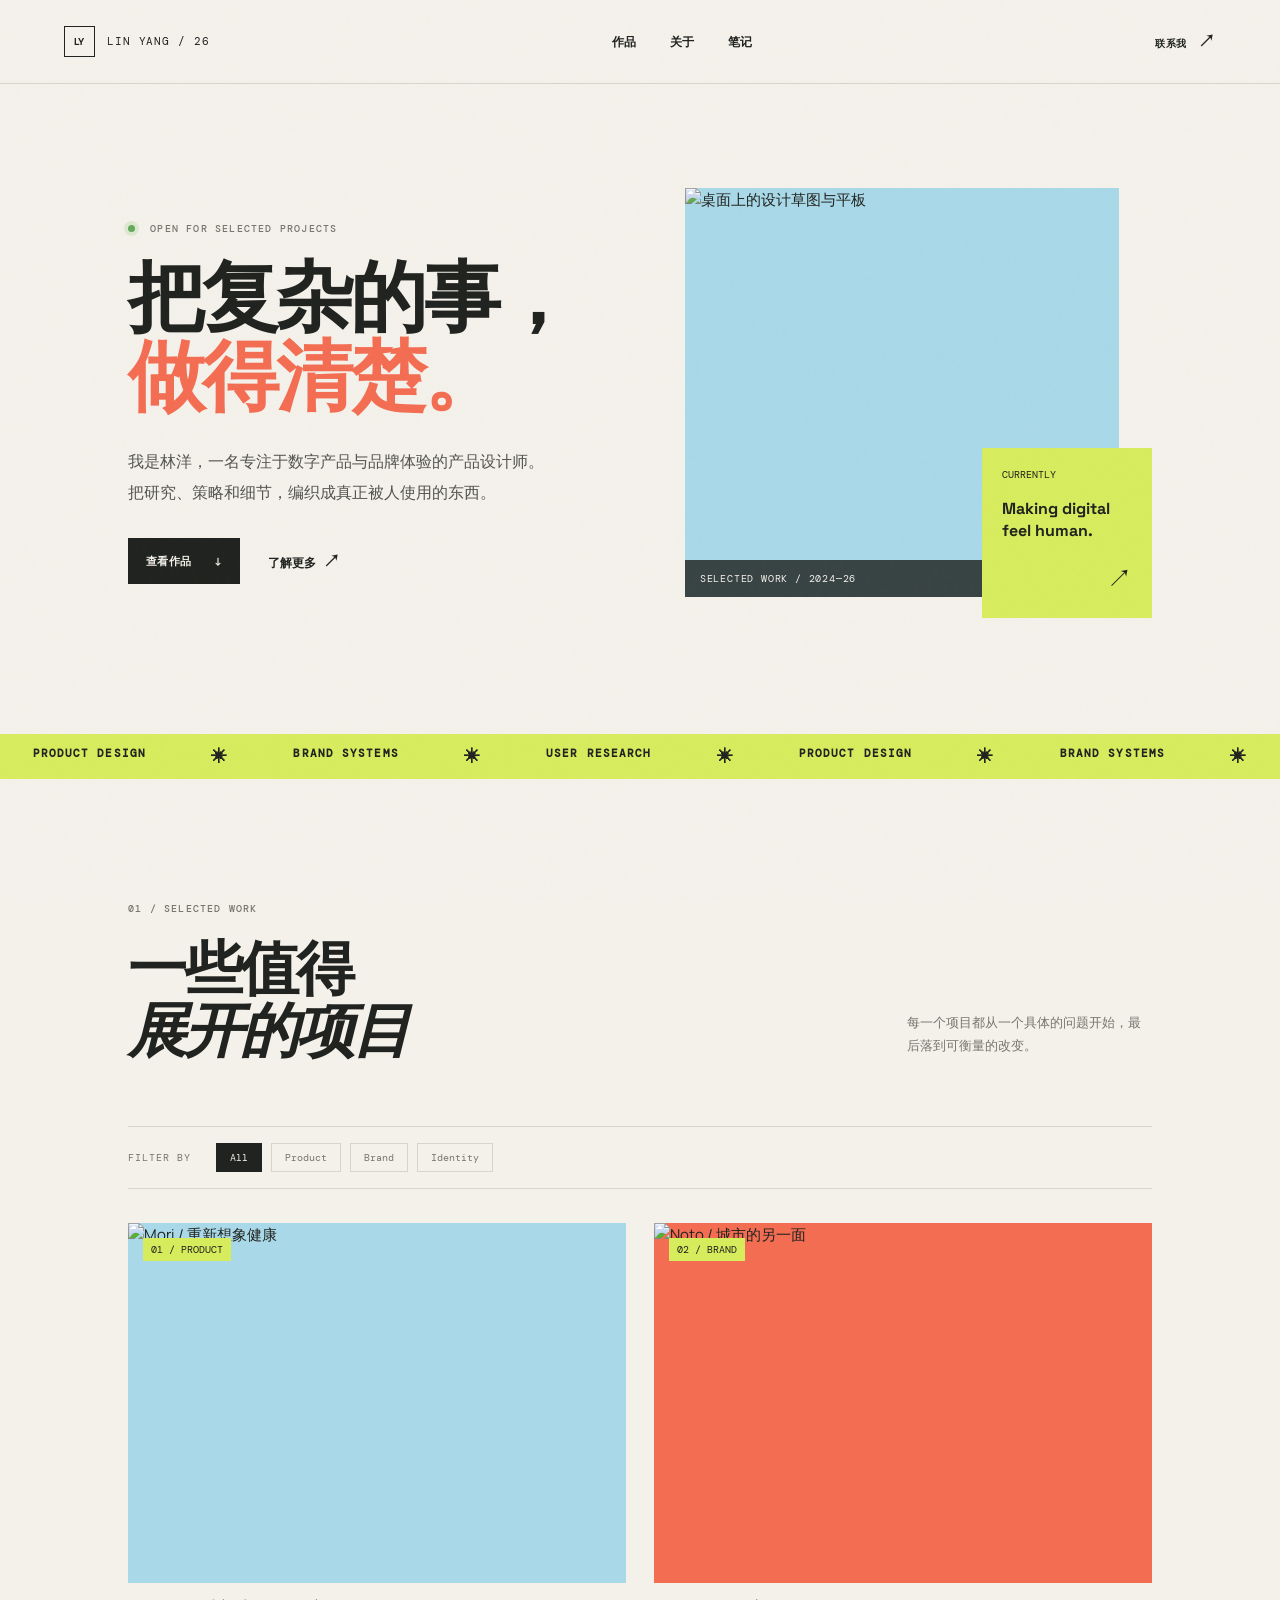
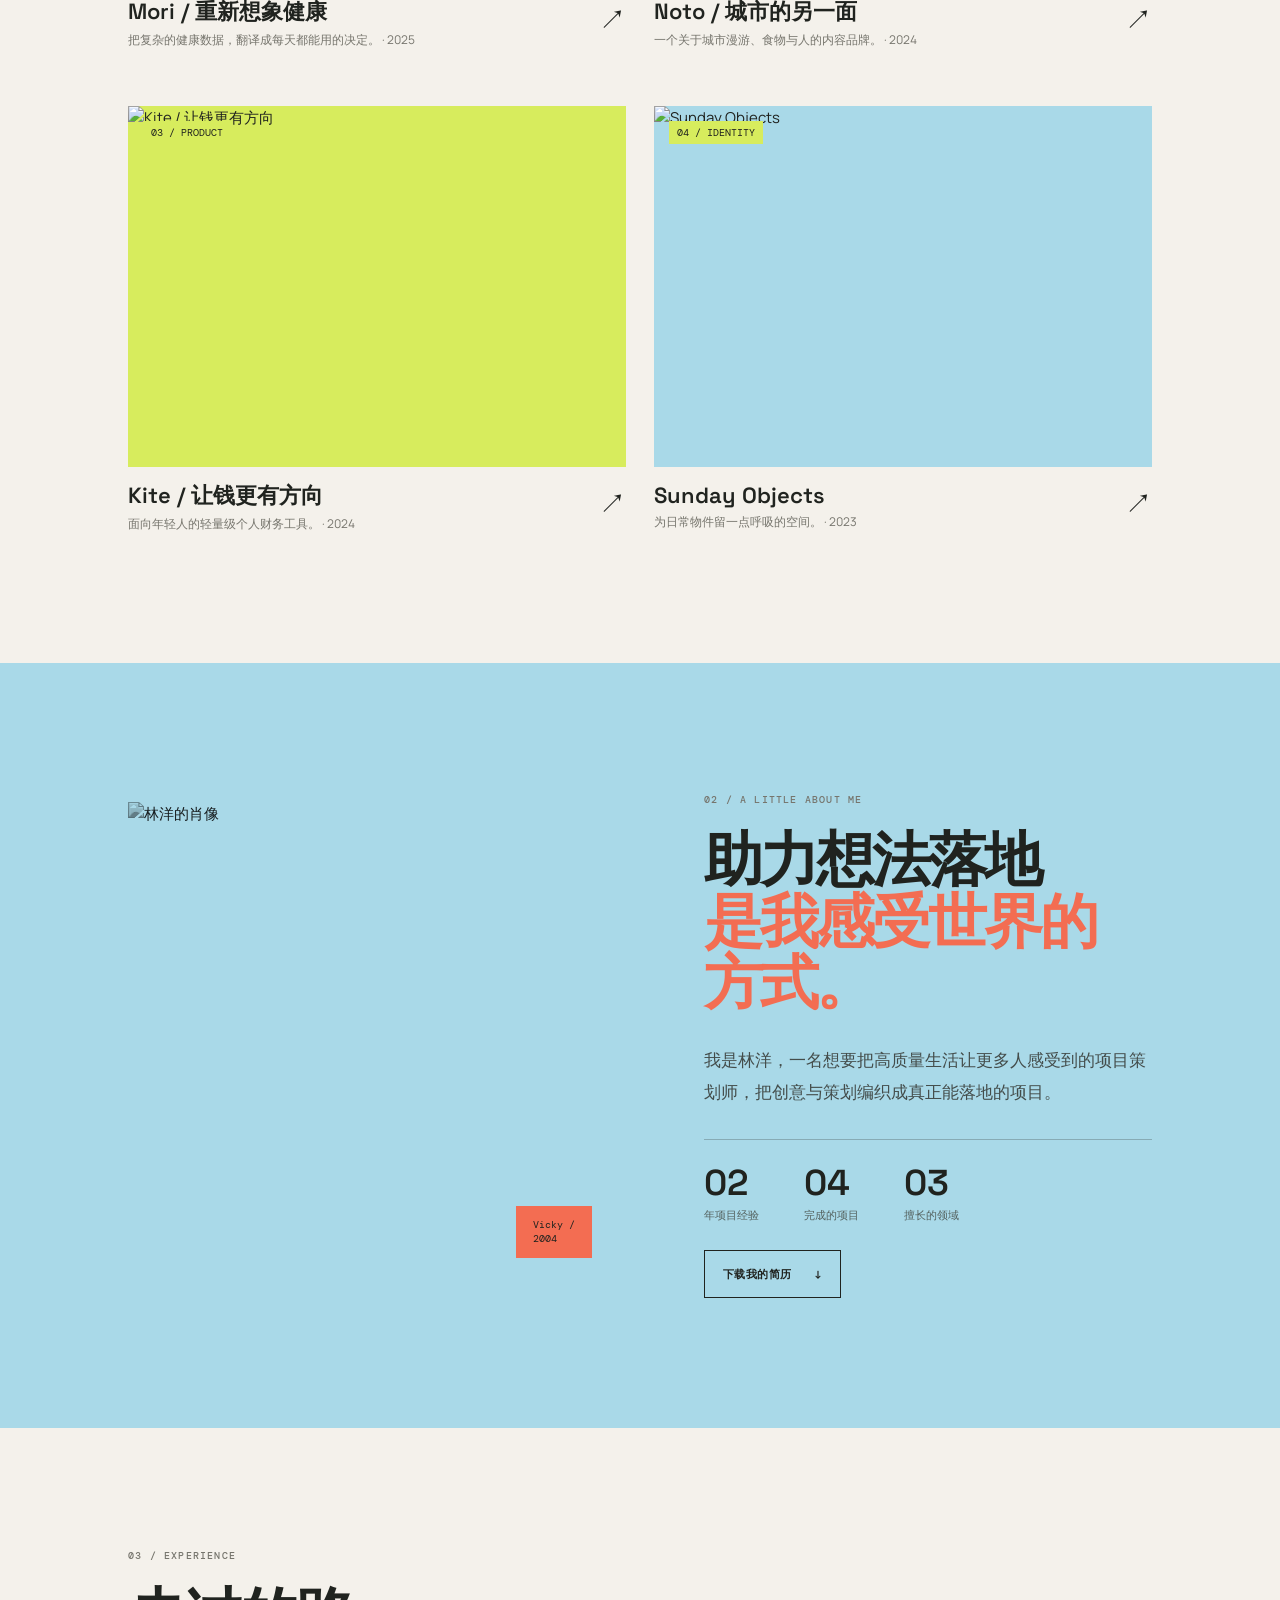
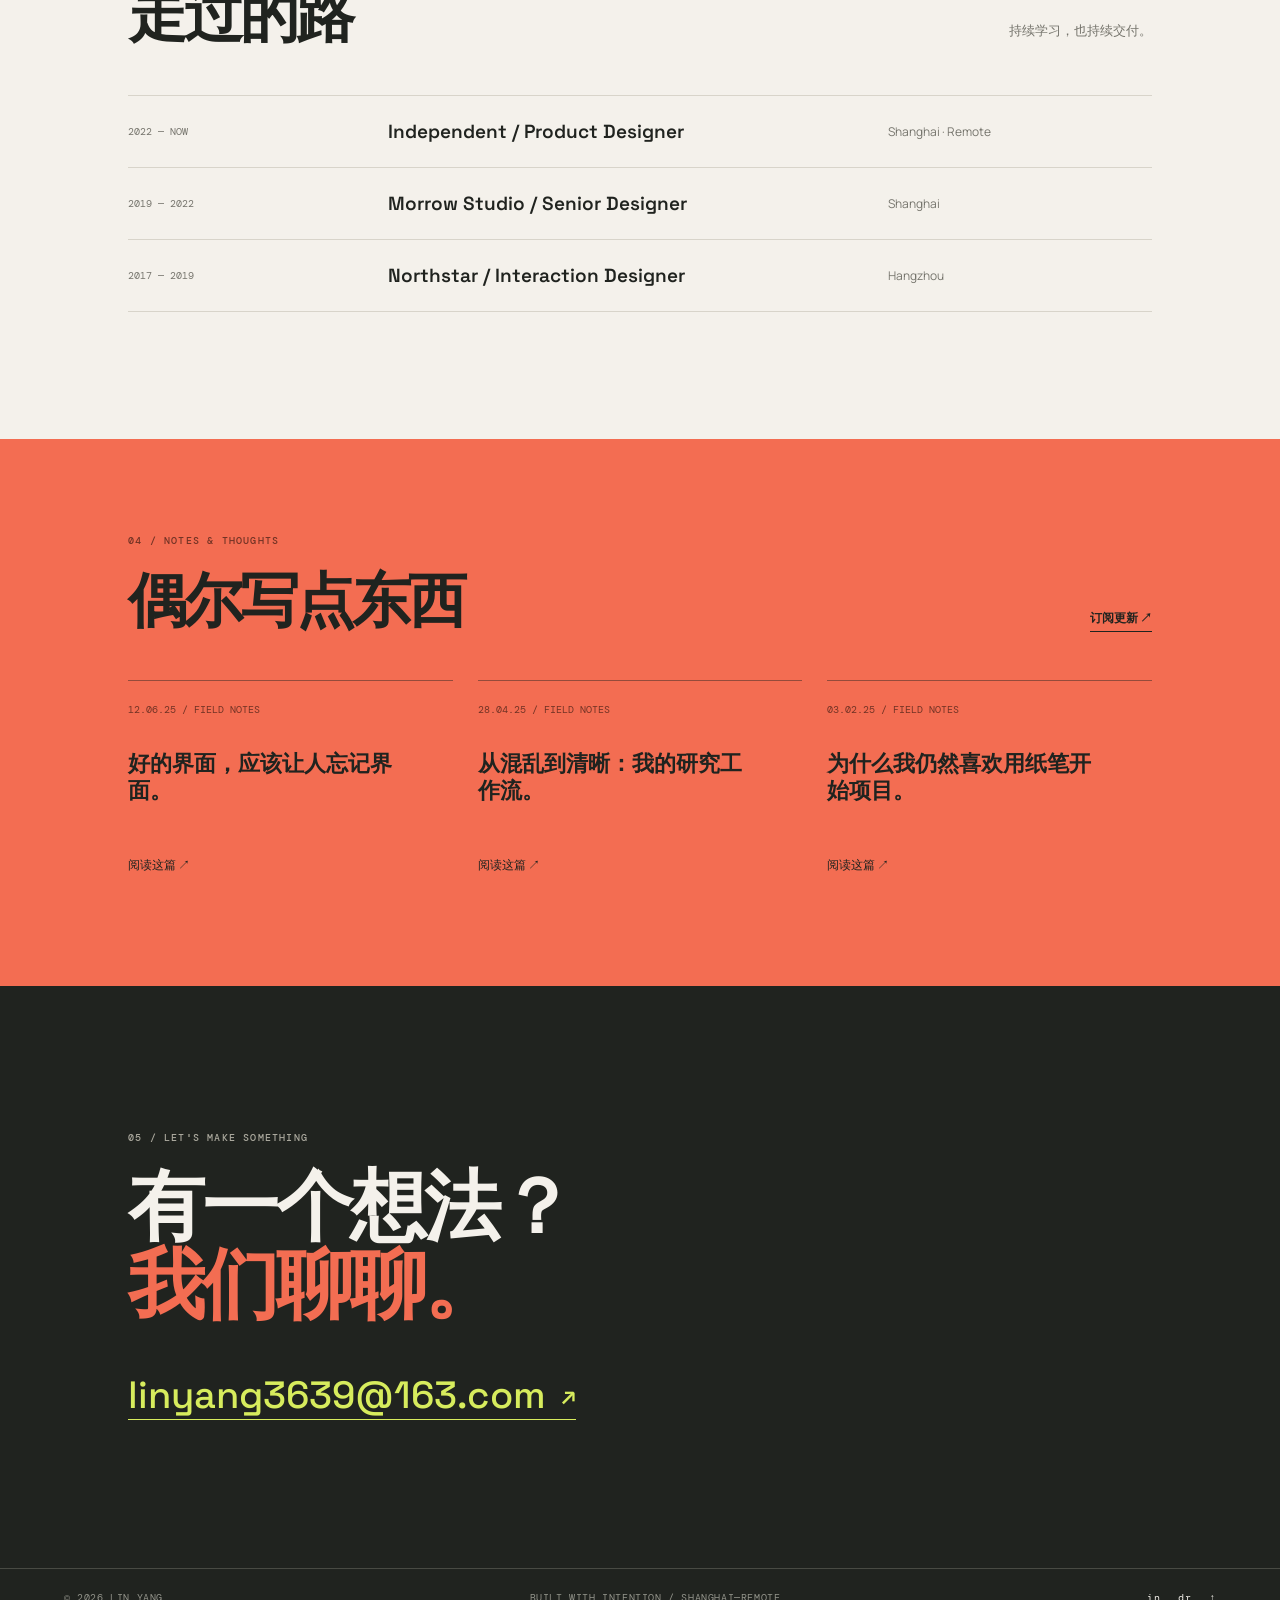
==== index.html @ 635657d3 "初始" ====
<!doctype html>
<html lang="zh-CN">
  <head>
    <meta charset="UTF-8" />
    <meta name="viewport" content="width=device-width, initial-scale=1.0" />
    <meta name="description" content="林洋 Lin Yang 的产品设计作品集与个人履历" />
    <title>林洋 Lin Yang — Product Designer</title>
    <link rel="preconnect" href="https://fonts.googleapis.com" />
    <link rel="preconnect" href="https://fonts.gstatic.com" crossorigin />
    <link href="https://fonts.googleapis.com/css2?family=DM+Mono:wght@400;500&family=Manrope:wght@400;500;600;700;800&family=Space+Grotesk:wght@500;600;700&display=swap" rel="stylesheet" />
    <link rel="stylesheet" href="styles.css" />
  </head>
  <body>
    <div class="noise" aria-hidden="true"></div>
    <header class="site-header">
      <a class="brand" href="#top" aria-label="回到顶部"><span class="brand-mark">LY</span><span>LIN YANG / 26</span></a>
      <nav class="main-nav" aria-label="主导航"><a href="#work">作品</a><a href="#about">关于</a><a href="#notes">笔记</a></nav>
      <a class="header-contact" href="mailto:linyang3639@163.com">联系我 <span>↗</span></a>
    </header>
    <main id="top">
      <section class="hero section-pad"><div class="hero-copy reveal"><p class="eyebrow"><span class="status-dot"></span> OPEN FOR SELECTED PROJECTS</p><h1>把复杂的事，<em>做得清楚。</em></h1><p class="hero-intro">我是林洋，一名专注于数字产品与品牌体验的产品设计师。把研究、策略和细节，编织成真正被人使用的东西。</p><div class="hero-actions"><a class="button button-dark" href="#work">查看作品 <span>↓</span></a><a class="text-link" href="#about">了解更多 <span>↗</span></a></div></div><div class="hero-visual reveal reveal-delay"><div class="hero-image-wrap"><img src="https://images.unsplash.com/photo-1558655146-d09347e92766?auto=format&fit=crop&w=1200&q=85" alt="桌面上的设计草图与平板" /><div class="image-caption"><span>SELECTED WORK / 2024—26</span><span>01—04</span></div></div><div class="floating-note"><span class="mono">CURRENTLY</span><strong>Making digital<br />feel human.</strong><span class="arrow">↗</span></div></div></section>
      <section class="marquee" aria-label="专业领域"><div class="marquee-track"><span>PRODUCT DESIGN</span><i>✳</i><span>BRAND SYSTEMS</span><i>✳</i><span>USER RESEARCH</span><i>✳</i><span>PRODUCT DESIGN</span><i>✳</i><span>BRAND SYSTEMS</span><i>✳</i></div></section>
      <section id="work" class="work-section section-pad"><div class="section-heading"><div><p class="eyebrow">01 / SELECTED WORK</p><h2>一些值得<br /><em>展开的项目</em></h2></div><p class="section-note">每一个项目都从一个具体的问题开始，最后落到可衡量的改变。</p></div><div class="filter-bar" role="toolbar" aria-label="筛选项目"><span class="filter-label">FILTER BY</span><div id="filters"></div></div><div id="project-grid" class="project-grid"></div></section>
      <section id="about" class="about-section section-pad"><div class="about-portrait"><img src="https://images.unsplash.com/photo-1544005313-94ddf0286df2?auto=format&fit=crop&w=900&q=85" alt="林洋的肖像" /><span class="portrait-label">Vicky /<br />2004</span></div><div class="about-copy"><p class="eyebrow">02 / A LITTLE ABOUT ME</p><h2>助力想法落地<br /><em>是我感受世界的方式。</em></h2><p class="about-lead">我是林洋，一名想要把高质量生活让更多人感受到的项目策划师，把创意与策划编织成真正能落地的项目。</p><div class="stats"><div><strong>02</strong><span>年项目经验</span></div><div><strong>04</strong><span>完成的项目</span></div><div><strong>03</strong><span>擅长的领域</span></div></div><a class="button button-outline" href="resume.txt" download="Lin-Yang-Resume.txt">下载我的简历 <span>↓</span></a></div></section>
      <section class="experience-section section-pad"><div class="section-heading compact"><div><p class="eyebrow">03 / EXPERIENCE</p><h2>走过的路</h2></div><p class="section-note">持续学习，也持续交付。</p></div><div id="experience-list" class="experience-list"></div></section>
      <section id="notes" class="notes-section section-pad"><div class="section-heading compact"><div><p class="eyebrow">04 / NOTES & THOUGHTS</p><h2>偶尔写点东西</h2></div><a class="text-link" href="mailto:linyang3639@163.com?subject=订阅林洋的笔记">订阅更新 ↗</a></div><div id="notes-grid" class="notes-grid"></div></section>
      <section class="contact-section section-pad"><p class="eyebrow">05 / LET'S MAKE SOMETHING</p><h2>有一个想法？<br /><em>我们聊聊。</em></h2><a class="contact-email" href="mailto:linyang3639@163.com">linyang3639@163.com <span>↗</span></a></section>
    </main>
    <footer class="site-footer"><span>© 2026 LIN YANG</span><span>BUILT WITH INTENTION / SHANGHAI—REMOTE</span><div><a href="https://www.linkedin.com" aria-label="LinkedIn">in</a><a href="https://dribbble.com" aria-label="Dribbble">dr</a><a href="#top" aria-label="返回顶部">↑</a></div></footer>
    <dialog id="project-dialog"><button class="dialog-close" aria-label="关闭">×</button><div id="dialog-content"></div></dialog>
    <script src="script.js"></script>
  </body>
</html>
---- styles.css ----
:root{--ink:#20231f;--paper:#f4f1eb;--muted:#76756d;--line:#d8d4ca;--lime:#d7ec5d;--coral:#f36d52;--blue:#a9d9e8;--display:'Space Grotesk',sans-serif;--body:'Manrope',sans-serif;--mono:'DM Mono',monospace}*{box-sizing:border-box}html{scroll-behavior:smooth}body{margin:0;background:var(--paper);color:var(--ink);font-family:var(--body);font-size:15px;line-height:1.6}.noise{position:fixed;inset:0;pointer-events:none;opacity:.045;z-index:10;background-image:url("data:image/svg+xml,%3Csvg viewBox='0 0 180 180' xmlns='http://www.w3.org/2000/svg'%3E%3Cfilter id='n'%3E%3CfeTurbulence type='fractalNoise' baseFrequency='.9' numOctaves='4' stitchTiles='stitch'/%3E%3C/filter%3E%3Crect width='100%25' height='100%25' filter='url(%23n)' opacity='.35'/%3E%3C/svg%3E")}.site-header{height:84px;padding:0 5vw;display:flex;align-items:center;justify-content:space-between;border-bottom:1px solid var(--line);position:relative;z-index:2}.brand{display:flex;align-items:center;gap:12px;color:var(--ink);font-family:var(--mono);font-size:11px;letter-spacing:.08em;text-decoration:none}.brand-mark{display:grid;place-items:center;width:31px;height:31px;border:1px solid var(--ink);font-family:var(--display);font-weight:700;font-size:10px}.main-nav{display:flex;gap:34px}.main-nav a,.header-contact,.text-link{color:var(--ink);text-decoration:none;font-size:12px;font-weight:700}.main-nav a:hover,.text-link:hover,.header-contact:hover{color:var(--coral)}.header-contact{font-family:var(--mono);font-size:10px;letter-spacing:.06em}.header-contact span,.text-link span{font-size:17px;margin-left:5px}.section-pad{padding-left:10vw;padding-right:10vw}.hero{min-height:650px;padding-top:96px;padding-bottom:108px;display:grid;grid-template-columns:1fr 1fr;gap:7vw;align-items:center}.eyebrow{font:500 10px var(--mono);letter-spacing:.12em;color:var(--muted);margin:0 0 23px}.status-dot{display:inline-block;width:7px;height:7px;background:#64a85d;border-radius:50%;margin-right:8px;box-shadow:0 0 0 4px #dce9cf}.hero h1,.contact-section h2{font:600 clamp(46px,6vw,84px)/1.02 var(--display);letter-spacing:-.04em;margin:0;max-width:650px}.hero h1 em,.about-copy h2 em,.contact-section h2 em{font-style:normal;color:var(--coral)}.hero-intro{font-size:16px;line-height:1.9;color:#54554f;max-width:420px;margin:31px 0}.hero-actions{display:flex;align-items:center;gap:28px}.button{display:inline-flex;align-items:center;gap:22px;padding:14px 18px;text-decoration:none;font-size:11px;font-weight:800;letter-spacing:.04em;transition:transform .2s,background .2s}.button:hover{transform:translateY(-3px)}.button-dark{background:var(--ink);color:var(--paper)}.button-outline{border:1px solid var(--ink);color:var(--ink);margin-top:27px}.button-outline:hover{background:var(--ink);color:var(--paper)}.hero-visual{position:relative;min-height:430px}.hero-image-wrap{position:absolute;inset:0 7% 5% 0;overflow:hidden;background:var(--blue)}.hero-image-wrap img{height:100%;width:100%;object-fit:cover;filter:saturate(.75)}.image-caption{position:absolute;bottom:0;left:0;right:0;padding:12px 15px;display:flex;justify-content:space-between;background:rgba(32,35,31,.82);color:var(--paper);font:10px var(--mono);letter-spacing:.08em}.floating-note{position:absolute;right:0;bottom:0;background:var(--lime);width:170px;height:170px;padding:20px;display:flex;flex-direction:column;justify-content:space-between}.floating-note .mono{font:10px var(--mono)}.floating-note strong{font:700 16px/1.35 var(--display)}.floating-note .arrow{font-size:25px;align-self:flex-end}.marquee{overflow:hidden;background:var(--lime);padding:12px 0;white-space:nowrap}.marquee-track{display:flex;justify-content:space-around;min-width:1250px;font:600 11px var(--mono);letter-spacing:.1em}.marquee i{font-style:normal;font-size:16px}.work-section{padding-top:123px;padding-bottom:130px}.section-heading{display:flex;justify-content:space-between;align-items:end;margin-bottom:64px}.section-heading h2,.about-copy h2{font:600 clamp(35px,4.6vw,62px)/1.05 var(--display);letter-spacing:-.05em;margin:0}.section-note{color:var(--muted);max-width:245px;font-size:13px;line-height:1.8;margin:0 0 4px}.filter-bar{display:flex;align-items:center;gap:25px;border-top:1px solid var(--line);border-bottom:1px solid var(--line);padding:16px 0;margin-bottom:34px}.filter-label{font:10px var(--mono);color:var(--muted);letter-spacing:.1em}#filters{display:flex;gap:9px;flex-wrap:wrap}.filter-button{border:1px solid var(--line);background:transparent;padding:7px 13px;color:var(--muted);font:10px var(--mono);cursor:pointer}.filter-button.active,.filter-button:hover{background:var(--ink);border-color:var(--ink);color:var(--paper)}.project-grid{display:grid;grid-template-columns:repeat(2,1fr);gap:56px 28px}.project-card{cursor:pointer}.project-thumb{aspect-ratio:1.38;overflow:hidden;position:relative;background:var(--blue)}.project-thumb img{width:100%;height:100%;object-fit:cover;transition:transform .6s}.project-card:hover .project-thumb img{transform:scale(1.04)}.project-number{position:absolute;top:15px;left:15px;background:var(--lime);padding:5px 8px;font:10px var(--mono)}.project-info{display:flex;justify-content:space-between;gap:20px;padding-top:14px}.project-info h3{font:600 22px var(--display);margin:0 0 3px}.project-info p{font-size:12px;color:var(--muted);margin:0}.project-info .arrow{font-size:27px}.about-section{background:var(--blue);padding-top:130px;padding-bottom:130px;display:grid;grid-template-columns:1fr 1fr;gap:10vw;align-items:center}.about-portrait{position:relative;max-width:430px}.about-portrait img{display:block;width:100%;aspect-ratio:1/1.13;object-fit:cover;filter:grayscale(1);mix-blend-mode:multiply}.portrait-label{position:absolute;right:-34px;bottom:30px;background:var(--coral);padding:12px 17px;font:10px/1.4 var(--mono)}.about-lead{max-width:470px;font-size:17px;line-height:1.9;margin:30px 0;color:#444d4b}.stats{display:flex;gap:45px;border-top:1px solid rgba(32,35,31,.25);padding-top:20px}.stats div{display:flex;flex-direction:column}.stats strong{font:600 36px var(--display)}.stats span{font-size:11px;color:#53605d}.experience-section{padding-top:121px;padding-bottom:127px}.section-heading.compact{margin-bottom:48px}.experience-list{border-top:1px solid var(--line)}.experience-row{display:grid;grid-template-columns:1fr 2fr 1.1fr;gap:20px;padding:23px 0;border-bottom:1px solid var(--line);align-items:center}.experience-row .period{font:10px var(--mono);color:var(--muted)}.experience-row h3{font:600 19px var(--display);margin:0}.experience-row p{margin:0;color:var(--muted);font-size:12px}.notes-section{background:var(--coral);padding-top:95px;padding-bottom:110px}.notes-section .eyebrow,.notes-section .section-note{color:#723325}.notes-section .text-link{border-bottom:1px solid currentColor;padding-bottom:3px}.notes-grid{display:grid;grid-template-columns:repeat(3,1fr);gap:25px}.note-card{border-top:1px solid rgba(32,35,31,.45);padding-top:15px}.note-card .note-meta{font:10px var(--mono);color:#723325}.note-card h3{font:600 22px/1.25 var(--display);margin:30px 0 47px;max-width:270px}.note-card a{font-size:12px;color:var(--ink);text-decoration:none}.contact-section{padding-top:145px;padding-bottom:148px;background:var(--ink);color:var(--paper)}.contact-section .eyebrow{color:#aaa89d}.contact-email{display:inline-flex;align-items:center;gap:15px;color:var(--lime);font:500 clamp(21px,3vw,38px) var(--display);text-decoration:none;border-bottom:1px solid var(--lime);margin-top:48px}.contact-email span{font-size:25px}.site-footer{padding:22px 5vw;background:var(--ink);border-top:1px solid #484a43;display:flex;justify-content:space-between;color:#92938a;font:10px var(--mono);letter-spacing:.06em}.site-footer div{display:flex;gap:18px}.site-footer a{color:var(--paper);text-decoration:none}.reveal{animation:rise .8s ease both}.reveal-delay{animation-delay:.16s}@keyframes rise{from{opacity:0;transform:translateY(18px)}to{opacity:1;transform:none}}dialog{border:0;padding:0;max-width:720px;width:90%;background:var(--paper);color:var(--ink);box-shadow:0 20px 80px rgba(0,0,0,.25)}dialog::backdrop{background:rgba(32,35,31,.75)}.dialog-close{position:absolute;right:15px;top:10px;border:0;background:var(--lime);font-size:25px;width:38px;height:38px;cursor:pointer}.dialog-body{padding:42px}.dialog-body img{width:100%;aspect-ratio:2/1;object-fit:cover}.dialog-body .eyebrow{margin-top:25px}.dialog-body h2{font:600 40px var(--display);margin:0}.dialog-body p{color:var(--muted);line-height:1.8}
@media(max-width:760px){.site-header{height:70px;padding:0 6vw}.main-nav{display:none}.header-contact{font-size:9px}.section-pad{padding-left:6vw;padding-right:6vw}.hero{display:block;padding-top:68px;padding-bottom:80px;min-height:0}.hero h1{font-size:48px}.hero-intro{font-size:14px}.hero-visual{min-height:390px;margin-top:57px}.floating-note{width:145px;height:145px}.work-section,.experience-section{padding-top:78px;padding-bottom:80px}.section-heading{display:block;margin-bottom:38px}.section-note{margin-top:22px}.project-grid{grid-template-columns:1fr;gap:42px}.project-info h3{font-size:19px}.about-section{display:block;padding-top:80px;padding-bottom:80px}.about-portrait{margin:0 auto 70px;max-width:86%}.portrait-label{right:-12px}.about-lead{font-size:15px}.stats{gap:20px}.stats strong{font-size:29px}.experience-row{grid-template-columns:1fr 1.7fr;gap:8px 20px}.experience-row p{grid-column:2}.notes-section{padding-top:75px;padding-bottom:78px}.notes-grid{grid-template-columns:1fr;gap:36px}.note-card h3{margin:19px 0 24px}.contact-section{padding-top:90px;padding-bottom:95px}.contact-section h2{font-size:47px}.site-footer{padding:20px 6vw;flex-wrap:wrap;gap:14px}.site-footer>span:nth-child(2){order:3;width:100%}}
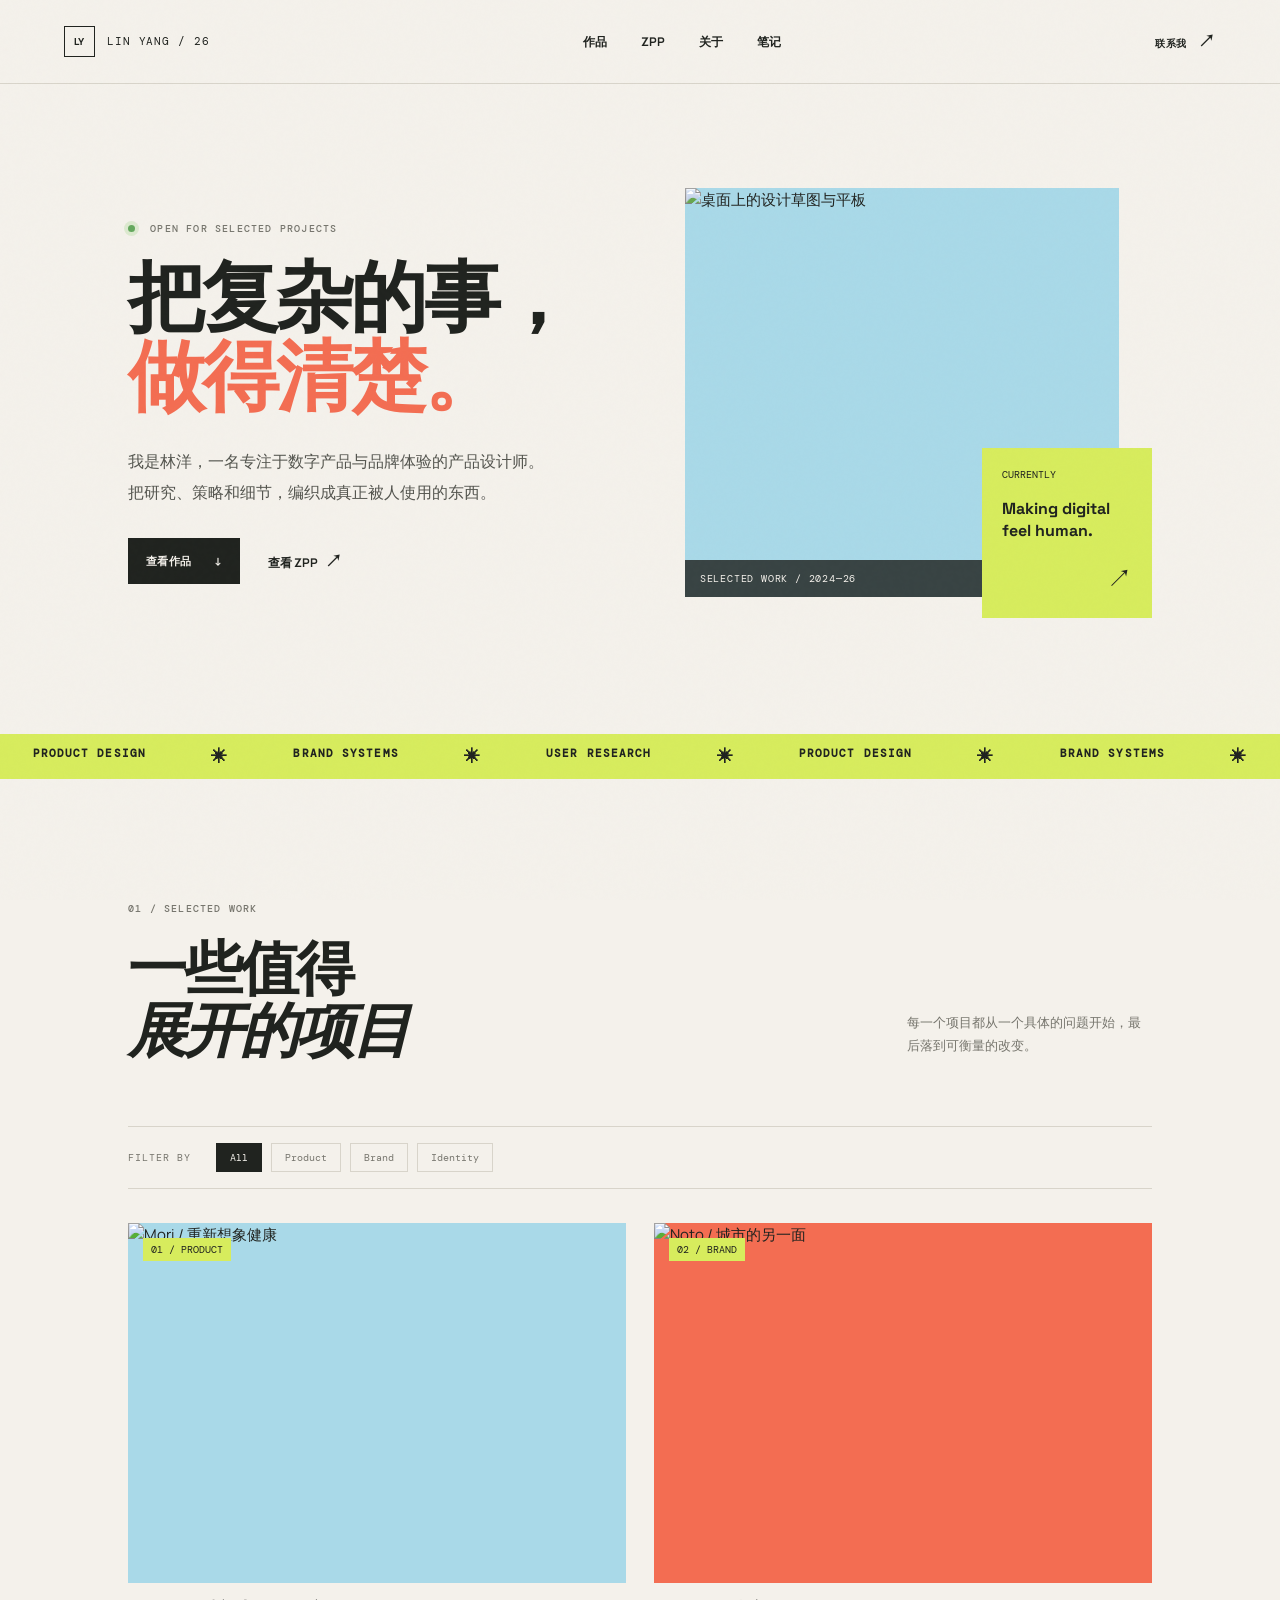
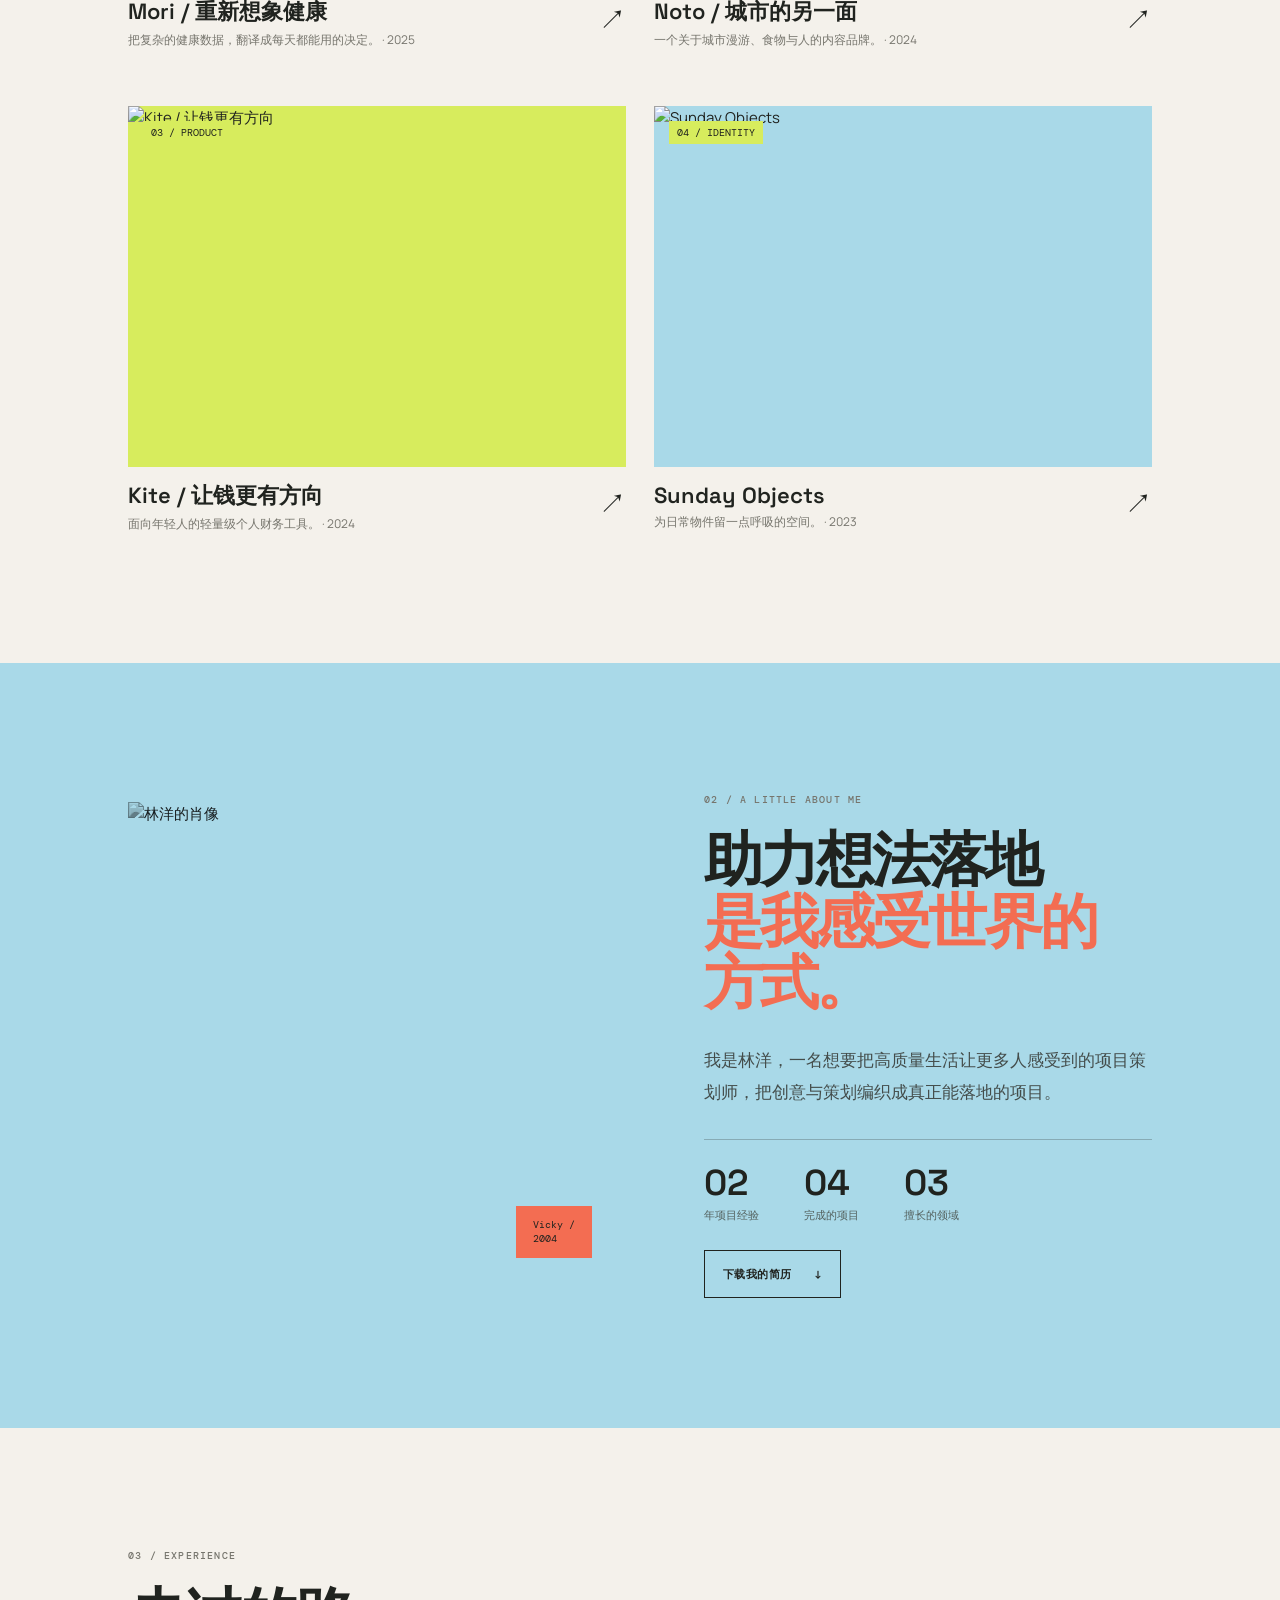
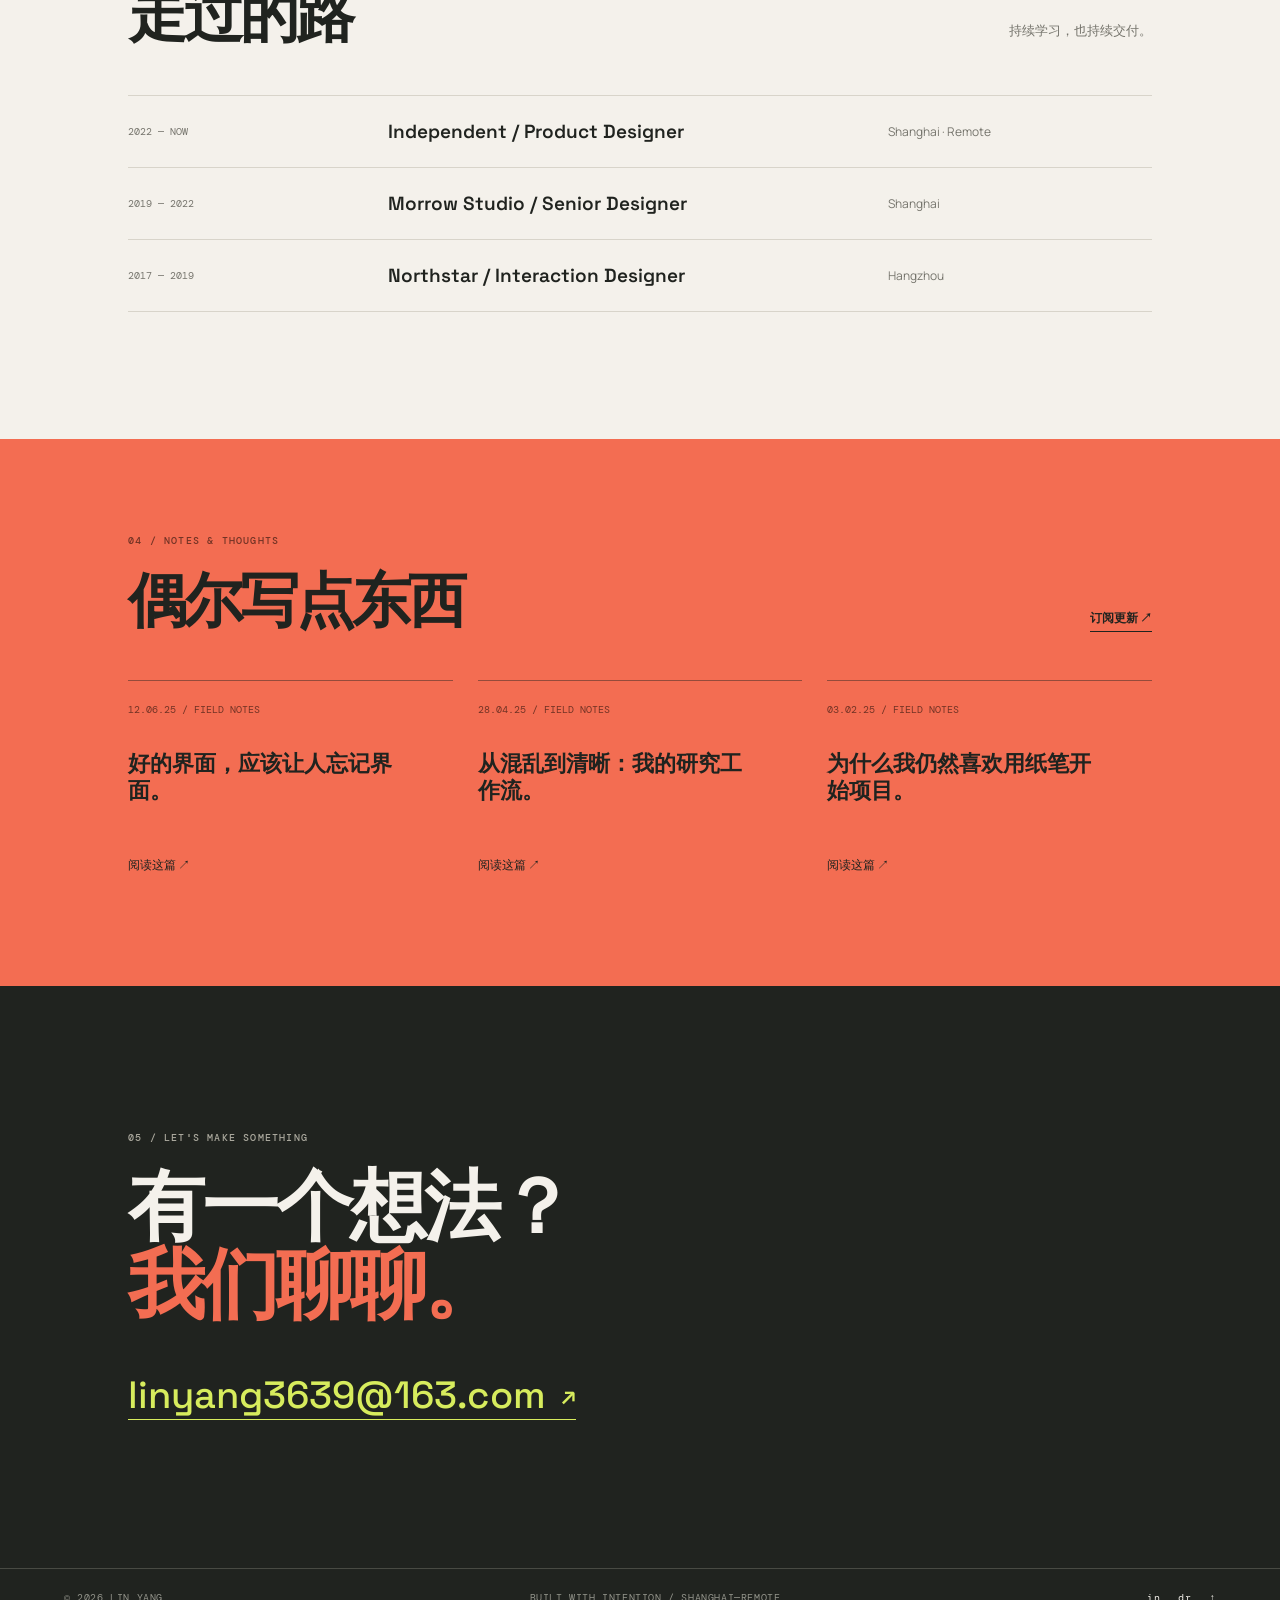
==== commit f8dc2ab8: "优化" ====
--- a/index.html
+++ b/index.html
@@ -14,11 +14,11 @@
     <div class="noise" aria-hidden="true"></div>
     <header class="site-header">
       <a class="brand" href="#top" aria-label="回到顶部"><span class="brand-mark">LY</span><span>LIN YANG / 26</span></a>
-      <nav class="main-nav" aria-label="主导航"><a href="#work">作品</a><a href="#about">关于</a><a href="#notes">笔记</a></nav>
+      <nav class="main-nav" aria-label="主导航"><a href="#work">作品</a><a href="zpp.html">ZPP</a><a href="#about">关于</a><a href="#notes">笔记</a></nav>
       <a class="header-contact" href="mailto:linyang3639@163.com">联系我 <span>↗</span></a>
     </header>
     <main id="top">
-      <section class="hero section-pad"><div class="hero-copy reveal"><p class="eyebrow"><span class="status-dot"></span> OPEN FOR SELECTED PROJECTS</p><h1>把复杂的事，<em>做得清楚。</em></h1><p class="hero-intro">我是林洋，一名专注于数字产品与品牌体验的产品设计师。把研究、策略和细节，编织成真正被人使用的东西。</p><div class="hero-actions"><a class="button button-dark" href="#work">查看作品 <span>↓</span></a><a class="text-link" href="#about">了解更多 <span>↗</span></a></div></div><div class="hero-visual reveal reveal-delay"><div class="hero-image-wrap"><img src="https://images.unsplash.com/photo-1558655146-d09347e92766?auto=format&fit=crop&w=1200&q=85" alt="桌面上的设计草图与平板" /><div class="image-caption"><span>SELECTED WORK / 2024—26</span><span>01—04</span></div></div><div class="floating-note"><span class="mono">CURRENTLY</span><strong>Making digital<br />feel human.</strong><span class="arrow">↗</span></div></div></section>
+      <section class="hero section-pad"><div class="hero-copy reveal"><p class="eyebrow"><span class="status-dot"></span> OPEN FOR SELECTED PROJECTS</p><h1>把复杂的事，<em>做得清楚。</em></h1><p class="hero-intro">我是林洋，一名专注于数字产品与品牌体验的产品设计师。把研究、策略和细节，编织成真正被人使用的东西。</p><div class="hero-actions"><a class="button button-dark" href="#work">查看作品 <span>↓</span></a><a class="text-link" href="zpp.html">查看 ZPP <span>↗</span></a></div></div><div class="hero-visual reveal reveal-delay"><div class="hero-image-wrap"><img src="https://images.unsplash.com/photo-1558655146-d09347e92766?auto=format&fit=crop&w=1200&q=85" alt="桌面上的设计草图与平板" /><div class="image-caption"><span>SELECTED WORK / 2024—26</span><span>01—04</span></div></div><div class="floating-note"><span class="mono">CURRENTLY</span><strong>Making digital<br />feel human.</strong><span class="arrow">↗</span></div></div></section>
       <section class="marquee" aria-label="专业领域"><div class="marquee-track"><span>PRODUCT DESIGN</span><i>✳</i><span>BRAND SYSTEMS</span><i>✳</i><span>USER RESEARCH</span><i>✳</i><span>PRODUCT DESIGN</span><i>✳</i><span>BRAND SYSTEMS</span><i>✳</i></div></section>
       <section id="work" class="work-section section-pad"><div class="section-heading"><div><p class="eyebrow">01 / SELECTED WORK</p><h2>一些值得<br /><em>展开的项目</em></h2></div><p class="section-note">每一个项目都从一个具体的问题开始，最后落到可衡量的改变。</p></div><div class="filter-bar" role="toolbar" aria-label="筛选项目"><span class="filter-label">FILTER BY</span><div id="filters"></div></div><div id="project-grid" class="project-grid"></div></section>
       <section id="about" class="about-section section-pad"><div class="about-portrait"><img src="https://images.unsplash.com/photo-1544005313-94ddf0286df2?auto=format&fit=crop&w=900&q=85" alt="林洋的肖像" /><span class="portrait-label">Vicky /<br />2004</span></div><div class="about-copy"><p class="eyebrow">02 / A LITTLE ABOUT ME</p><h2>助力想法落地<br /><em>是我感受世界的方式。</em></h2><p class="about-lead">我是林洋，一名想要把高质量生活让更多人感受到的项目策划师，把创意与策划编织成真正能落地的项目。</p><div class="stats"><div><strong>02</strong><span>年项目经验</span></div><div><strong>04</strong><span>完成的项目</span></div><div><strong>03</strong><span>擅长的领域</span></div></div><a class="button button-outline" href="resume.txt" download="Lin-Yang-Resume.txt">下载我的简历 <span>↓</span></a></div></section>
@@ -28,6 +28,7 @@
     </main>
     <footer class="site-footer"><span>© 2026 LIN YANG</span><span>BUILT WITH INTENTION / SHANGHAI—REMOTE</span><div><a href="https://www.linkedin.com" aria-label="LinkedIn">in</a><a href="https://dribbble.com" aria-label="Dribbble">dr</a><a href="#top" aria-label="返回顶部">↑</a></div></footer>
     <dialog id="project-dialog"><button class="dialog-close" aria-label="关闭">×</button><div id="dialog-content"></div></dialog>
-    <script src="script.js"></script>
+    <script src="data.js"></script>
+    <script src="app.js"></script>
   </body>
 </html>
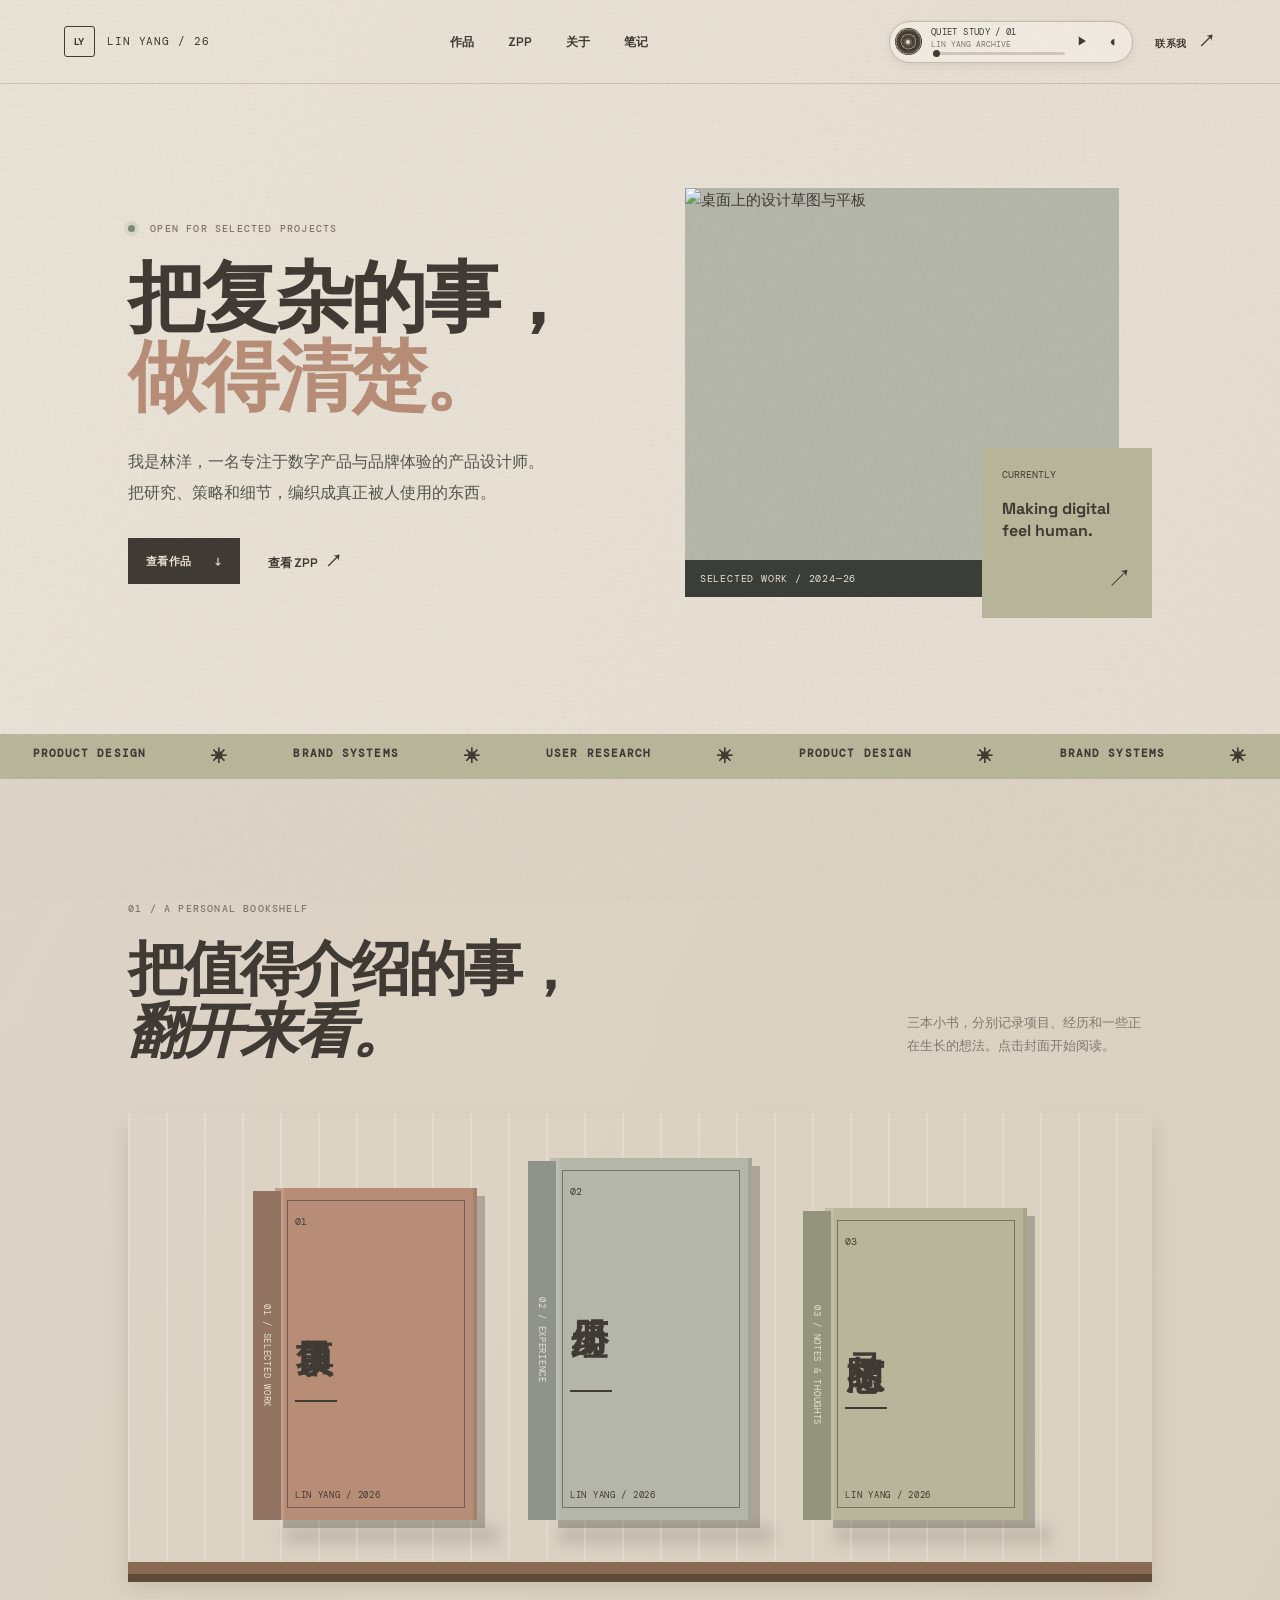
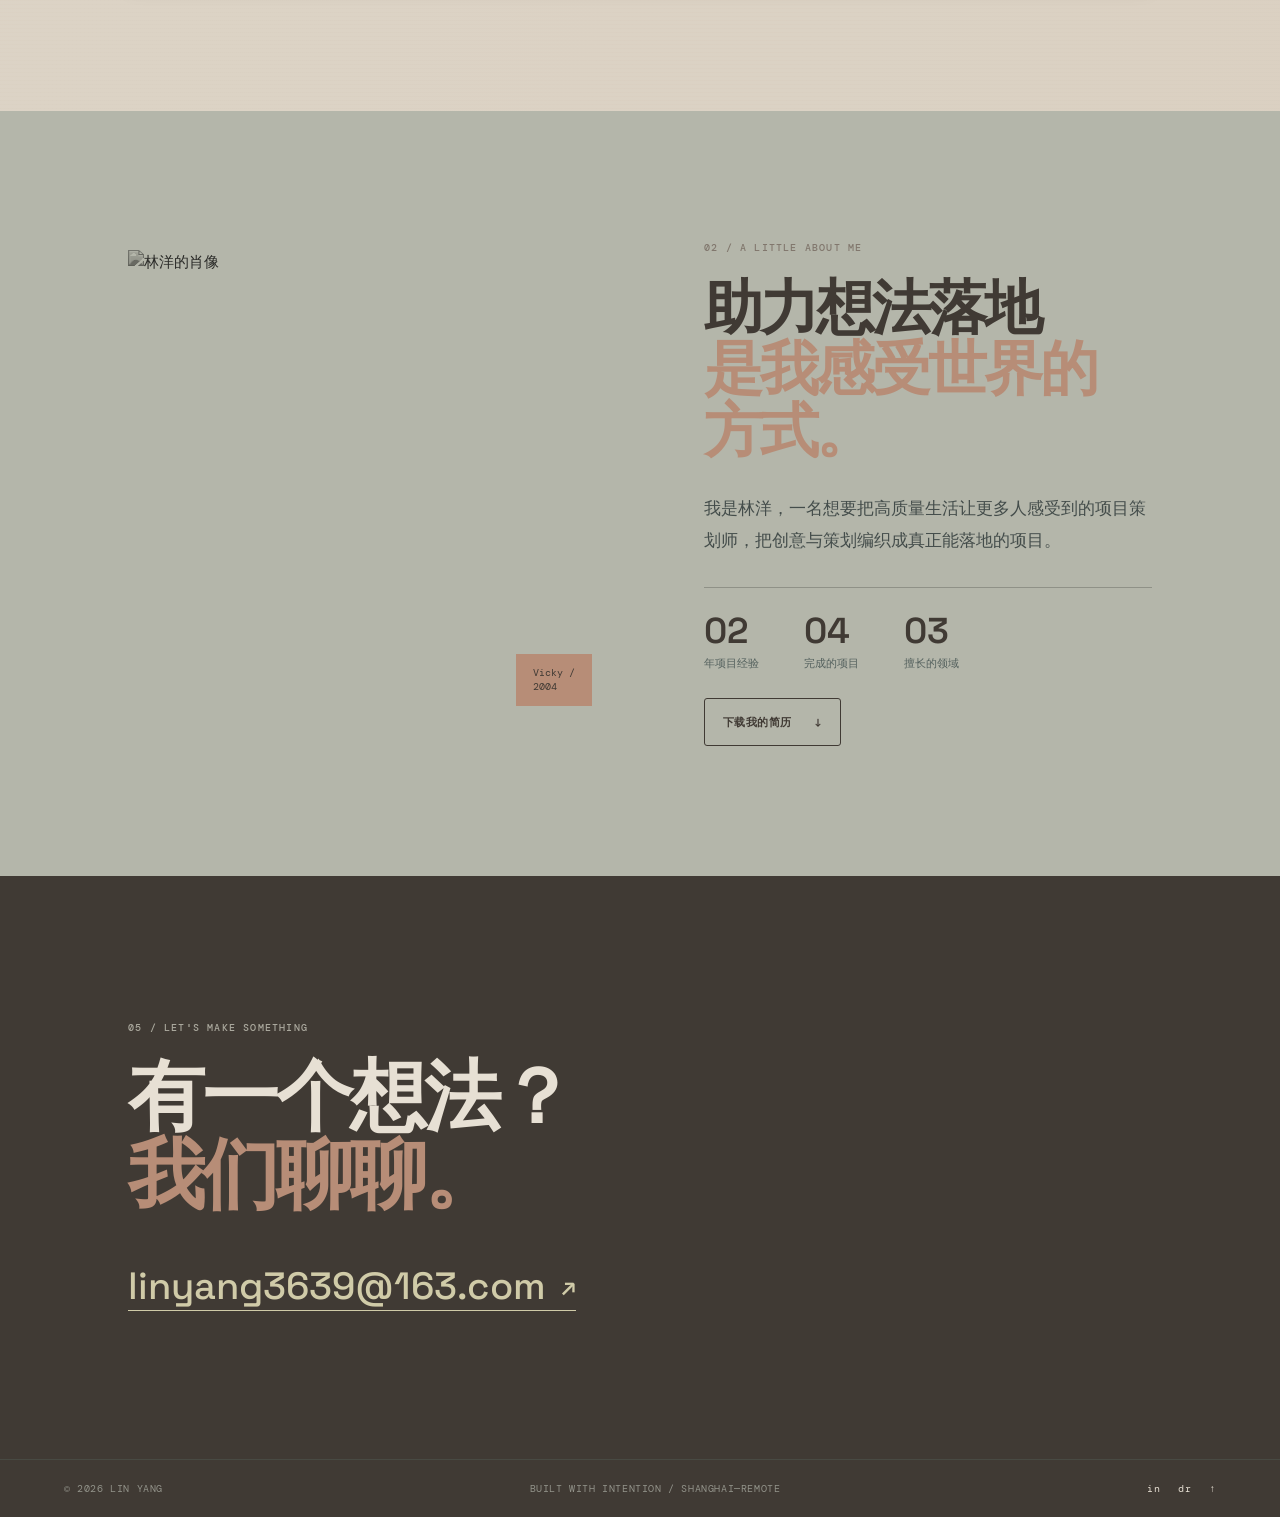
==== commit f4557611: "书本" ====
--- a/index.html
+++ b/index.html
@@ -14,16 +14,14 @@
     <div class="noise" aria-hidden="true"></div>
     <header class="site-header">
       <a class="brand" href="#top" aria-label="回到顶部"><span class="brand-mark">LY</span><span>LIN YANG / 26</span></a>
-      <nav class="main-nav" aria-label="主导航"><a href="#work">作品</a><a href="zpp.html">ZPP</a><a href="#about">关于</a><a href="#notes">笔记</a></nav>
-      <a class="header-contact" href="mailto:linyang3639@163.com">联系我 <span>↗</span></a>
+      <nav class="main-nav" aria-label="主导航"><a href="#work">作品</a><a href="zpp.html">ZPP</a><a href="#about">关于</a><a href="#work">笔记</a></nav>
+      <div class="header-tools"><div class="ipod-player" aria-label="音乐播放器"><div class="ipod-disc" aria-hidden="true"><span></span></div><div class="ipod-track"><strong>QUIET STUDY / 01</strong><span>LIN YANG ARCHIVE</span><input class="ipod-progress" type="range" min="0" max="100" value="0" aria-label="播放进度" /></div><button class="ipod-button ipod-play" type="button" aria-label="播放音乐">▶</button><button class="ipod-button ipod-volume" type="button" aria-label="静音或恢复音量">◖</button><audio class="ipod-audio" preload="metadata" src="https://www.soundhelix.com/examples/mp3/SoundHelix-Song-1.mp3"></audio></div><a class="header-contact" href="mailto:linyang3639@163.com">联系我 <span>↗</span></a></div>
     </header>
     <main id="top">
       <section class="hero section-pad"><div class="hero-copy reveal"><p class="eyebrow"><span class="status-dot"></span> OPEN FOR SELECTED PROJECTS</p><h1>把复杂的事，<em>做得清楚。</em></h1><p class="hero-intro">我是林洋，一名专注于数字产品与品牌体验的产品设计师。把研究、策略和细节，编织成真正被人使用的东西。</p><div class="hero-actions"><a class="button button-dark" href="#work">查看作品 <span>↓</span></a><a class="text-link" href="zpp.html">查看 ZPP <span>↗</span></a></div></div><div class="hero-visual reveal reveal-delay"><div class="hero-image-wrap"><img src="https://images.unsplash.com/photo-1558655146-d09347e92766?auto=format&fit=crop&w=1200&q=85" alt="桌面上的设计草图与平板" /><div class="image-caption"><span>SELECTED WORK / 2024—26</span><span>01—04</span></div></div><div class="floating-note"><span class="mono">CURRENTLY</span><strong>Making digital<br />feel human.</strong><span class="arrow">↗</span></div></div></section>
       <section class="marquee" aria-label="专业领域"><div class="marquee-track"><span>PRODUCT DESIGN</span><i>✳</i><span>BRAND SYSTEMS</span><i>✳</i><span>USER RESEARCH</span><i>✳</i><span>PRODUCT DESIGN</span><i>✳</i><span>BRAND SYSTEMS</span><i>✳</i></div></section>
-      <section id="work" class="work-section section-pad"><div class="section-heading"><div><p class="eyebrow">01 / SELECTED WORK</p><h2>一些值得<br /><em>展开的项目</em></h2></div><p class="section-note">每一个项目都从一个具体的问题开始，最后落到可衡量的改变。</p></div><div class="filter-bar" role="toolbar" aria-label="筛选项目"><span class="filter-label">FILTER BY</span><div id="filters"></div></div><div id="project-grid" class="project-grid"></div></section>
+      <section id="work" class="bookshelf-section section-pad"><div class="section-heading"><div><p class="eyebrow">01 / A PERSONAL BOOKSHELF</p><h2>把值得介绍的事，<br /><em>翻开来看。</em></h2></div><p class="section-note">三本小书，分别记录项目、经历和一些正在生长的想法。点击封面开始阅读。</p></div><div class="bookshelf" id="bookshelf"></div></section>
       <section id="about" class="about-section section-pad"><div class="about-portrait"><img src="https://images.unsplash.com/photo-1544005313-94ddf0286df2?auto=format&fit=crop&w=900&q=85" alt="林洋的肖像" /><span class="portrait-label">Vicky /<br />2004</span></div><div class="about-copy"><p class="eyebrow">02 / A LITTLE ABOUT ME</p><h2>助力想法落地<br /><em>是我感受世界的方式。</em></h2><p class="about-lead">我是林洋，一名想要把高质量生活让更多人感受到的项目策划师，把创意与策划编织成真正能落地的项目。</p><div class="stats"><div><strong>02</strong><span>年项目经验</span></div><div><strong>04</strong><span>完成的项目</span></div><div><strong>03</strong><span>擅长的领域</span></div></div><a class="button button-outline" href="resume.txt" download="Lin-Yang-Resume.txt">下载我的简历 <span>↓</span></a></div></section>
-      <section class="experience-section section-pad"><div class="section-heading compact"><div><p class="eyebrow">03 / EXPERIENCE</p><h2>走过的路</h2></div><p class="section-note">持续学习，也持续交付。</p></div><div id="experience-list" class="experience-list"></div></section>
-      <section id="notes" class="notes-section section-pad"><div class="section-heading compact"><div><p class="eyebrow">04 / NOTES & THOUGHTS</p><h2>偶尔写点东西</h2></div><a class="text-link" href="mailto:linyang3639@163.com?subject=订阅林洋的笔记">订阅更新 ↗</a></div><div id="notes-grid" class="notes-grid"></div></section>
       <section class="contact-section section-pad"><p class="eyebrow">05 / LET'S MAKE SOMETHING</p><h2>有一个想法？<br /><em>我们聊聊。</em></h2><a class="contact-email" href="mailto:linyang3639@163.com">linyang3639@163.com <span>↗</span></a></section>
     </main>
     <footer class="site-footer"><span>© 2026 LIN YANG</span><span>BUILT WITH INTENTION / SHANGHAI—REMOTE</span><div><a href="https://www.linkedin.com" aria-label="LinkedIn">in</a><a href="https://dribbble.com" aria-label="Dribbble">dr</a><a href="#top" aria-label="返回顶部">↑</a></div></footer>
--- a/styles.css
+++ b/styles.css
@@ -1,2 +1,33 @@
 :root{--ink:#20231f;--paper:#f4f1eb;--muted:#76756d;--line:#d8d4ca;--lime:#d7ec5d;--coral:#f36d52;--blue:#a9d9e8;--display:'Space Grotesk',sans-serif;--body:'Manrope',sans-serif;--mono:'DM Mono',monospace}*{box-sizing:border-box}html{scroll-behavior:smooth}body{margin:0;background:var(--paper);color:var(--ink);font-family:var(--body);font-size:15px;line-height:1.6}.noise{position:fixed;inset:0;pointer-events:none;opacity:.045;z-index:10;background-image:url("data:image/svg+xml,%3Csvg viewBox='0 0 180 180' xmlns='http://www.w3.org/2000/svg'%3E%3Cfilter id='n'%3E%3CfeTurbulence type='fractalNoise' baseFrequency='.9' numOctaves='4' stitchTiles='stitch'/%3E%3C/filter%3E%3Crect width='100%25' height='100%25' filter='url(%23n)' opacity='.35'/%3E%3C/svg%3E")}.site-header{height:84px;padding:0 5vw;display:flex;align-items:center;justify-content:space-between;border-bottom:1px solid var(--line);position:relative;z-index:2}.brand{display:flex;align-items:center;gap:12px;color:var(--ink);font-family:var(--mono);font-size:11px;letter-spacing:.08em;text-decoration:none}.brand-mark{display:grid;place-items:center;width:31px;height:31px;border:1px solid var(--ink);font-family:var(--display);font-weight:700;font-size:10px}.main-nav{display:flex;gap:34px}.main-nav a,.header-contact,.text-link{color:var(--ink);text-decoration:none;font-size:12px;font-weight:700}.main-nav a:hover,.text-link:hover,.header-contact:hover{color:var(--coral)}.header-contact{font-family:var(--mono);font-size:10px;letter-spacing:.06em}.header-contact span,.text-link span{font-size:17px;margin-left:5px}.section-pad{padding-left:10vw;padding-right:10vw}.hero{min-height:650px;padding-top:96px;padding-bottom:108px;display:grid;grid-template-columns:1fr 1fr;gap:7vw;align-items:center}.eyebrow{font:500 10px var(--mono);letter-spacing:.12em;color:var(--muted);margin:0 0 23px}.status-dot{display:inline-block;width:7px;height:7px;background:#64a85d;border-radius:50%;margin-right:8px;box-shadow:0 0 0 4px #dce9cf}.hero h1,.contact-section h2{font:600 clamp(46px,6vw,84px)/1.02 var(--display);letter-spacing:-.04em;margin:0;max-width:650px}.hero h1 em,.about-copy h2 em,.contact-section h2 em{font-style:normal;color:var(--coral)}.hero-intro{font-size:16px;line-height:1.9;color:#54554f;max-width:420px;margin:31px 0}.hero-actions{display:flex;align-items:center;gap:28px}.button{display:inline-flex;align-items:center;gap:22px;padding:14px 18px;text-decoration:none;font-size:11px;font-weight:800;letter-spacing:.04em;transition:transform .2s,background .2s}.button:hover{transform:translateY(-3px)}.button-dark{background:var(--ink);color:var(--paper)}.button-outline{border:1px solid var(--ink);color:var(--ink);margin-top:27px}.button-outline:hover{background:var(--ink);color:var(--paper)}.hero-visual{position:relative;min-height:430px}.hero-image-wrap{position:absolute;inset:0 7% 5% 0;overflow:hidden;background:var(--blue)}.hero-image-wrap img{height:100%;width:100%;object-fit:cover;filter:saturate(.75)}.image-caption{position:absolute;bottom:0;left:0;right:0;padding:12px 15px;display:flex;justify-content:space-between;background:rgba(32,35,31,.82);color:var(--paper);font:10px var(--mono);letter-spacing:.08em}.floating-note{position:absolute;right:0;bottom:0;background:var(--lime);width:170px;height:170px;padding:20px;display:flex;flex-direction:column;justify-content:space-between}.floating-note .mono{font:10px var(--mono)}.floating-note strong{font:700 16px/1.35 var(--display)}.floating-note .arrow{font-size:25px;align-self:flex-end}.marquee{overflow:hidden;background:var(--lime);padding:12px 0;white-space:nowrap}.marquee-track{display:flex;justify-content:space-around;min-width:1250px;font:600 11px var(--mono);letter-spacing:.1em}.marquee i{font-style:normal;font-size:16px}.work-section{padding-top:123px;padding-bottom:130px}.section-heading{display:flex;justify-content:space-between;align-items:end;margin-bottom:64px}.section-heading h2,.about-copy h2{font:600 clamp(35px,4.6vw,62px)/1.05 var(--display);letter-spacing:-.05em;margin:0}.section-note{color:var(--muted);max-width:245px;font-size:13px;line-height:1.8;margin:0 0 4px}.filter-bar{display:flex;align-items:center;gap:25px;border-top:1px solid var(--line);border-bottom:1px solid var(--line);padding:16px 0;margin-bottom:34px}.filter-label{font:10px var(--mono);color:var(--muted);letter-spacing:.1em}#filters{display:flex;gap:9px;flex-wrap:wrap}.filter-button{border:1px solid var(--line);background:transparent;padding:7px 13px;color:var(--muted);font:10px var(--mono);cursor:pointer}.filter-button.active,.filter-button:hover{background:var(--ink);border-color:var(--ink);color:var(--paper)}.project-grid{display:grid;grid-template-columns:repeat(2,1fr);gap:56px 28px}.project-card{cursor:pointer}.project-thumb{aspect-ratio:1.38;overflow:hidden;position:relative;background:var(--blue)}.project-thumb img{width:100%;height:100%;object-fit:cover;transition:transform .6s}.project-card:hover .project-thumb img{transform:scale(1.04)}.project-number{position:absolute;top:15px;left:15px;background:var(--lime);padding:5px 8px;font:10px var(--mono)}.project-info{display:flex;justify-content:space-between;gap:20px;padding-top:14px}.project-info h3{font:600 22px var(--display);margin:0 0 3px}.project-info p{font-size:12px;color:var(--muted);margin:0}.project-info .arrow{font-size:27px}.about-section{background:var(--blue);padding-top:130px;padding-bottom:130px;display:grid;grid-template-columns:1fr 1fr;gap:10vw;align-items:center}.about-portrait{position:relative;max-width:430px}.about-portrait img{display:block;width:100%;aspect-ratio:1/1.13;object-fit:cover;filter:grayscale(1);mix-blend-mode:multiply}.portrait-label{position:absolute;right:-34px;bottom:30px;background:var(--coral);padding:12px 17px;font:10px/1.4 var(--mono)}.about-lead{max-width:470px;font-size:17px;line-height:1.9;margin:30px 0;color:#444d4b}.stats{display:flex;gap:45px;border-top:1px solid rgba(32,35,31,.25);padding-top:20px}.stats div{display:flex;flex-direction:column}.stats strong{font:600 36px var(--display)}.stats span{font-size:11px;color:#53605d}.experience-section{padding-top:121px;padding-bottom:127px}.section-heading.compact{margin-bottom:48px}.experience-list{border-top:1px solid var(--line)}.experience-row{display:grid;grid-template-columns:1fr 2fr 1.1fr;gap:20px;padding:23px 0;border-bottom:1px solid var(--line);align-items:center}.experience-row .period{font:10px var(--mono);color:var(--muted)}.experience-row h3{font:600 19px var(--display);margin:0}.experience-row p{margin:0;color:var(--muted);font-size:12px}.notes-section{background:var(--coral);padding-top:95px;padding-bottom:110px}.notes-section .eyebrow,.notes-section .section-note{color:#723325}.notes-section .text-link{border-bottom:1px solid currentColor;padding-bottom:3px}.notes-grid{display:grid;grid-template-columns:repeat(3,1fr);gap:25px}.note-card{border-top:1px solid rgba(32,35,31,.45);padding-top:15px}.note-card .note-meta{font:10px var(--mono);color:#723325}.note-card h3{font:600 22px/1.25 var(--display);margin:30px 0 47px;max-width:270px}.note-card a{font-size:12px;color:var(--ink);text-decoration:none}.contact-section{padding-top:145px;padding-bottom:148px;background:var(--ink);color:var(--paper)}.contact-section .eyebrow{color:#aaa89d}.contact-email{display:inline-flex;align-items:center;gap:15px;color:var(--lime);font:500 clamp(21px,3vw,38px) var(--display);text-decoration:none;border-bottom:1px solid var(--lime);margin-top:48px}.contact-email span{font-size:25px}.site-footer{padding:22px 5vw;background:var(--ink);border-top:1px solid #484a43;display:flex;justify-content:space-between;color:#92938a;font:10px var(--mono);letter-spacing:.06em}.site-footer div{display:flex;gap:18px}.site-footer a{color:var(--paper);text-decoration:none}.reveal{animation:rise .8s ease both}.reveal-delay{animation-delay:.16s}@keyframes rise{from{opacity:0;transform:translateY(18px)}to{opacity:1;transform:none}}dialog{border:0;padding:0;max-width:720px;width:90%;background:var(--paper);color:var(--ink);box-shadow:0 20px 80px rgba(0,0,0,.25)}dialog::backdrop{background:rgba(32,35,31,.75)}.dialog-close{position:absolute;right:15px;top:10px;border:0;background:var(--lime);font-size:25px;width:38px;height:38px;cursor:pointer}.dialog-body{padding:42px}.dialog-body img{width:100%;aspect-ratio:2/1;object-fit:cover}.dialog-body .eyebrow{margin-top:25px}.dialog-body h2{font:600 40px var(--display);margin:0}.dialog-body p{color:var(--muted);line-height:1.8}
-@media(max-width:760px){.site-header{height:70px;padding:0 6vw}.main-nav{display:none}.header-contact{font-size:9px}.section-pad{padding-left:6vw;padding-right:6vw}.hero{display:block;padding-top:68px;padding-bottom:80px;min-height:0}.hero h1{font-size:48px}.hero-intro{font-size:14px}.hero-visual{min-height:390px;margin-top:57px}.floating-note{width:145px;height:145px}.work-section,.experience-section{padding-top:78px;padding-bottom:80px}.section-heading{display:block;margin-bottom:38px}.section-note{margin-top:22px}.project-grid{grid-template-columns:1fr;gap:42px}.project-info h3{font-size:19px}.about-section{display:block;padding-top:80px;padding-bottom:80px}.about-portrait{margin:0 auto 70px;max-width:86%}.portrait-label{right:-12px}.about-lead{font-size:15px}.stats{gap:20px}.stats strong{font-size:29px}.experience-row{grid-template-columns:1fr 1.7fr;gap:8px 20px}.experience-row p{grid-column:2}.notes-section{padding-top:75px;padding-bottom:78px}.notes-grid{grid-template-columns:1fr;gap:36px}.note-card h3{margin:19px 0 24px}.contact-section{padding-top:90px;padding-bottom:95px}.contact-section h2{font-size:47px}.site-footer{padding:20px 6vw;flex-wrap:wrap;gap:14px}.site-footer>span:nth-child(2){order:3;width:100%}}+@media(max-width:760px){.site-header{height:70px;padding:0 6vw}.main-nav{display:none}.header-contact{font-size:9px}.section-pad{padding-left:6vw;padding-right:6vw}.hero{display:block;padding-top:68px;padding-bottom:80px;min-height:0}.hero h1{font-size:48px}.hero-intro{font-size:14px}.hero-visual{min-height:390px;margin-top:57px}.floating-note{width:145px;height:145px}.work-section,.experience-section{padding-top:78px;padding-bottom:80px}.section-heading{display:block;margin-bottom:38px}.section-note{margin-top:22px}.project-grid{grid-template-columns:1fr;gap:42px}.project-info h3{font-size:19px}.about-section{display:block;padding-top:80px;padding-bottom:80px}.about-portrait{margin:0 auto 70px;max-width:86%}.portrait-label{right:-12px}.about-lead{font-size:15px}.stats{gap:20px}.stats strong{font-size:29px}.experience-row{grid-template-columns:1fr 1.7fr;gap:8px 20px}.experience-row p{grid-column:2}.notes-section{padding-top:75px;padding-bottom:78px}.notes-grid{grid-template-columns:1fr;gap:36px}.note-card h3{margin:19px 0 24px}.contact-section{padding-top:90px;padding-bottom:95px}.contact-section h2{font-size:47px}.site-footer{padding:20px 6vw;flex-wrap:wrap;gap:14px}.site-footer>span:nth-child(2){order:3;width:100%}}
+
+.bookshelf-section{padding-top:123px;padding-bottom:137px;background:#e9e4d9;overflow:hidden}.bookshelf{display:flex;align-items:flex-end;justify-content:center;gap:clamp(18px,4vw,58px);min-height:360px;padding:45px 2vw 34px;border-bottom:12px solid #a4744e;box-shadow:0 8px 0 #704d36,0 12px 20px rgba(32,35,31,.14);background:repeating-linear-gradient(90deg,rgba(255,255,255,.22) 0 2px,transparent 2px 38px)}.book{appearance:none;border:0;background:transparent;padding:0;width:clamp(150px,19vw,224px);height:clamp(260px,30vw,340px);position:relative;cursor:pointer;transform-origin:bottom center;transition:transform .35s ease,filter .35s ease}.book:nth-child(2){height:clamp(285px,33vw,370px)}.book:nth-child(3){height:clamp(245px,28vw,320px)}.book:hover,.book:focus-visible{transform:translateY(-18px) rotate(-1deg);filter:drop-shadow(0 18px 10px rgba(32,35,31,.2));outline:none}.book:nth-child(2):hover{transform:translateY(-18px) rotate(1deg)}.book-spine{position:absolute;left:0;top:3px;bottom:8px;width:28px;display:flex;align-items:center;justify-content:center;writing-mode:vertical-rl;background:color-mix(in srgb,var(--book-color) 76%,#20231f);color:var(--paper);font:9px var(--mono);letter-spacing:.08em;z-index:2}.book-cover{position:absolute;inset:0 0 8px 22px;padding:27px 20px 19px;display:flex;flex-direction:column;align-items:flex-start;justify-content:space-between;text-align:left;background:var(--book-color);color:var(--ink);box-shadow:inset 9px 0 rgba(255,255,255,.13),inset -4px 0 rgba(32,35,31,.12),8px 8px 0 rgba(32,35,31,.25)}.book-cover:after{content:'';position:absolute;inset:12px;border:1px solid rgba(32,35,31,.45);pointer-events:none}.book-index{font:10px var(--mono);z-index:1}.book-cover strong{font:600 clamp(23px,3vw,37px)/1.05 var(--display);letter-spacing:-.06em;writing-mode:vertical-rl;z-index:1}.book-cover-line{width:42px;border-top:2px solid var(--ink);z-index:1}.book-cover small{font:9px var(--mono);letter-spacing:.08em;z-index:1}.book-shadow{position:absolute;left:14%;right:-10%;bottom:-16px;height:18px;background:rgba(32,35,31,.22);filter:blur(7px);z-index:-1}.book-reader{padding:34px 42px 29px;background:var(--paper);min-height:560px}.reader-topline,.reader-controls{display:flex;justify-content:space-between;align-items:center;font:10px var(--mono);color:var(--muted);letter-spacing:.06em}.reader-page{position:relative;min-height:420px;margin:27px 0 24px;padding:34px 40px;background:#fbfaf5;box-shadow:inset 0 0 0 1px var(--line),8px 8px 0 rgba(32,35,31,.09)}.reader-page h2{font:600 clamp(30px,5vw,54px)/1.08 var(--display);letter-spacing:-.05em;max-width:570px;margin:0 0 24px}.reader-page>p:not(.eyebrow){max-width:510px;color:var(--muted);line-height:1.9}.reader-page .eyebrow{margin-top:10px}.book-page-image{height:190px;overflow:hidden;margin:-34px -40px 28px}.book-page-image img{width:100%;height:100%;object-fit:cover}.book-location{font:12px var(--mono)!important;color:var(--coral)!important}.page-rule{width:100%;border-top:1px solid var(--line);margin:28px 0}.book-page-number{position:absolute;right:40px;bottom:32px;font:10px var(--mono);color:var(--muted)}.reader-button{border:0;background:transparent;color:var(--ink);font:10px var(--mono);cursor:pointer;padding:7px 0;border-bottom:1px solid var(--ink)}.reader-button:disabled{opacity:.3;cursor:not-allowed}.dialog-close{z-index:3}.bookshelf-section .section-heading{margin-bottom:51px}
+@media(max-width:760px){.bookshelf-section{padding-top:78px;padding-bottom:90px}.bookshelf{justify-content:flex-start;gap:14px;min-height:280px;padding:35px 1vw 25px;overflow-x:auto}.book{flex:0 0 142px;height:235px}.book:nth-child(2){height:255px}.book:nth-child(3){height:220px}.book-cover{padding:22px 15px 14px}.book-cover strong{font-size:24px}.book-reader{padding:25px 22px 22px;min-height:500px}.reader-page{min-height:350px;margin:22px 0;padding:25px 24px}.book-page-image{margin:-25px -24px 23px;height:145px}.book-page-number{right:24px;bottom:24px}.reader-controls span{display:none}}
+
+/* Quiet Morandi palette and a tactile paper surface. */
+:root{--ink:#403a34;--paper:#e7e0d4;--muted:#81776d;--line:#c9beb0;--lime:#b8b69a;--coral:#b78d77;--blue:#b4b6aa;--display:'Space Grotesk',sans-serif;--body:'Manrope',sans-serif;--mono:'DM Mono',monospace}
+body{background-color:var(--paper);background-image:radial-gradient(circle at 17% 12%,rgba(255,255,255,.28) 0 1px,transparent 1.5px),radial-gradient(circle at 73% 64%,rgba(94,76,58,.08) 0 1px,transparent 1.5px),repeating-linear-gradient(0deg,rgba(113,92,69,.025) 0 1px,transparent 1px 4px),linear-gradient(115deg,#e9e3d8,#e2d9cc)}
+.noise{opacity:.09;mix-blend-mode:multiply}
+.site-header{border-bottom-color:rgba(91,75,59,.28)}
+.brand-mark{border-color:var(--ink)}
+.status-dot{background:#7d8a70;box-shadow:0 0 0 4px #d6d8c5}
+.marquee{background:#b8b69a;color:var(--ink)}
+.bookshelf-section{background:rgba(204,193,177,.42)}
+.bookshelf{border-bottom-color:#896b53;box-shadow:0 8px 0 #604a38,0 12px 20px rgba(64,50,38,.14);background:repeating-linear-gradient(90deg,rgba(255,255,255,.2) 0 2px,transparent 2px 38px)}
+.about-section{background:#b4b6aa}
+.notes-section{background:#b78d77}
+.notes-section .eyebrow,.notes-section .section-note,.note-card .note-meta{color:#604b3d}
+.contact-section{background:#403a34}
+.contact-email{color:#d0cba8;border-color:#d0cba8}
+.button-dark{background:#403a34}
+.button-outline{border-color:#403a34;color:#403a34}
+.project-number{background:#b8b69a}
+.floating-note{background:#b8b69a}
+.portrait-label{background:#b78d77}
+.filter-button.active,.filter-button:hover{background:#403a34;border-color:#403a34}
+.reader-page{background:rgba(250,247,240,.82);box-shadow:inset 0 0 0 1px var(--line),8px 8px 0 rgba(64,50,38,.1)}
+.site-header,.filter-bar,.experience-list,.experience-row,.reader-page,.project-thumb,.hero-image-wrap{border-color:rgba(91,75,59,.2)}
+.site-header{border-bottom-width:1px;border-bottom-style:solid}
+.brand-mark,.button-outline,.filter-button{border-radius:3px}
+.ipod-player{height:42px;display:flex;align-items:center;gap:9px;padding:4px 7px 4px 5px;border:1px solid rgba(91,75,59,.3);border-radius:22px;background:rgba(250,247,240,.48);box-shadow:0 3px 10px rgba(64,50,38,.08)}.header-tools{display:flex;align-items:center;gap:22px}.ipod-disc{width:27px;height:27px;flex:0 0 27px;border-radius:50%;background:repeating-radial-gradient(circle,#51483e 0 2px,#8d8172 2px 3px,#403a34 3px 5px);display:grid;place-items:center;animation:spin 7s linear infinite paused}.ipod-player.is-playing .ipod-disc{animation-play-state:running}.ipod-disc span{width:8px;height:8px;border-radius:50%;background:var(--paper);border:2px solid #6e6255}.ipod-track{width:132px;display:flex;flex-direction:column;gap:1px;min-width:0}.ipod-track strong,.ipod-track span{white-space:nowrap;overflow:hidden;text-overflow:ellipsis}.ipod-track strong{font:9px var(--mono);letter-spacing:.04em}.ipod-track span{font:8px var(--mono);color:var(--muted)}.ipod-progress{appearance:none;width:100%;height:3px;margin-top:2px;background:rgba(91,75,59,.22);border-radius:2px;cursor:pointer}.ipod-progress::-webkit-slider-thumb{appearance:none;width:7px;height:7px;border-radius:50%;background:var(--ink)}.ipod-button{width:22px;height:22px;padding:0;border:0;background:transparent;color:var(--ink);font:11px var(--mono);cursor:pointer}.ipod-button:hover{color:var(--coral)}.ipod-volume{font-size:14px}.ipod-audio{display:none}@keyframes spin{to{transform:rotate(360deg)}}
+@media(max-width:760px){.header-tools{gap:8px}.ipod-player{height:34px;padding:3px 6px 3px 4px;gap:5px}.ipod-disc{width:23px;height:23px;flex-basis:23px}.ipod-track{width:78px}.ipod-track strong{font-size:8px}.ipod-track span{display:none}.ipod-progress{margin-top:1px}.ipod-volume{display:none}.header-contact{font-size:0}.header-contact span{font-size:18px;margin:0}}
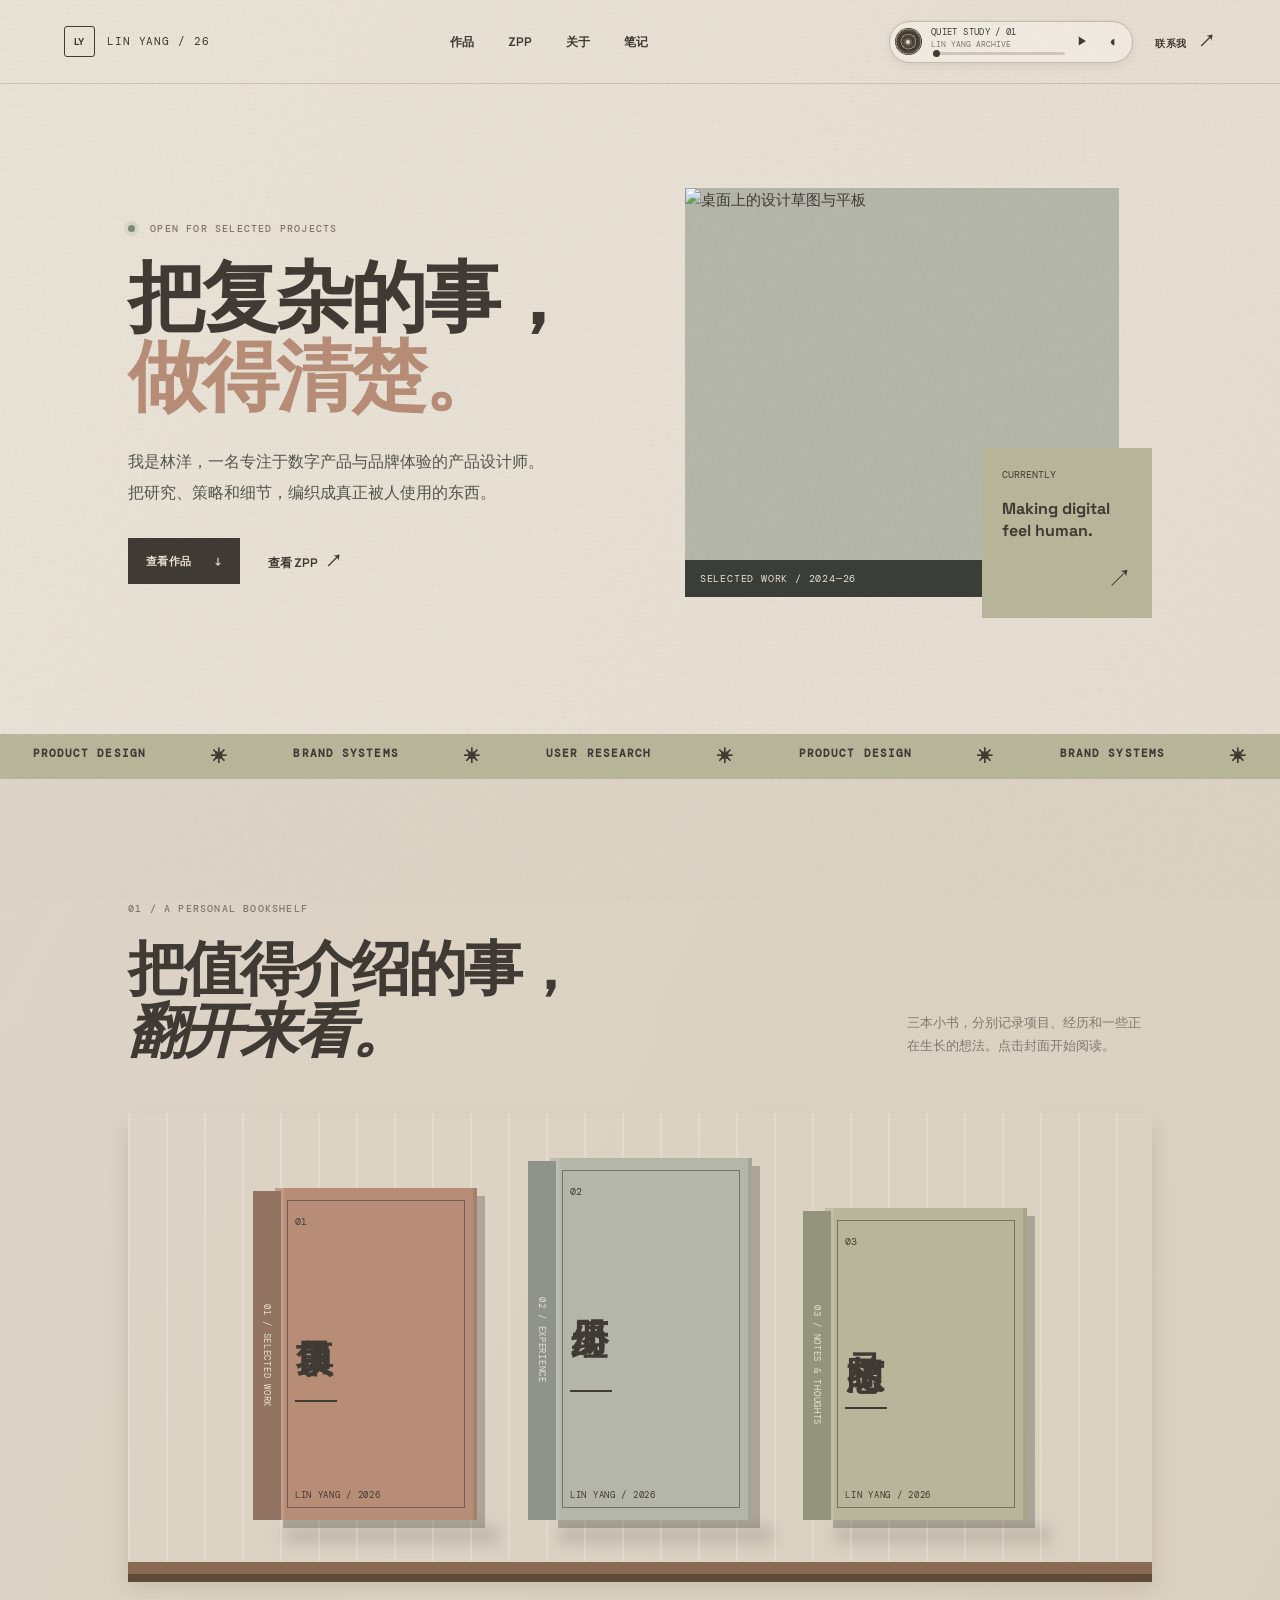
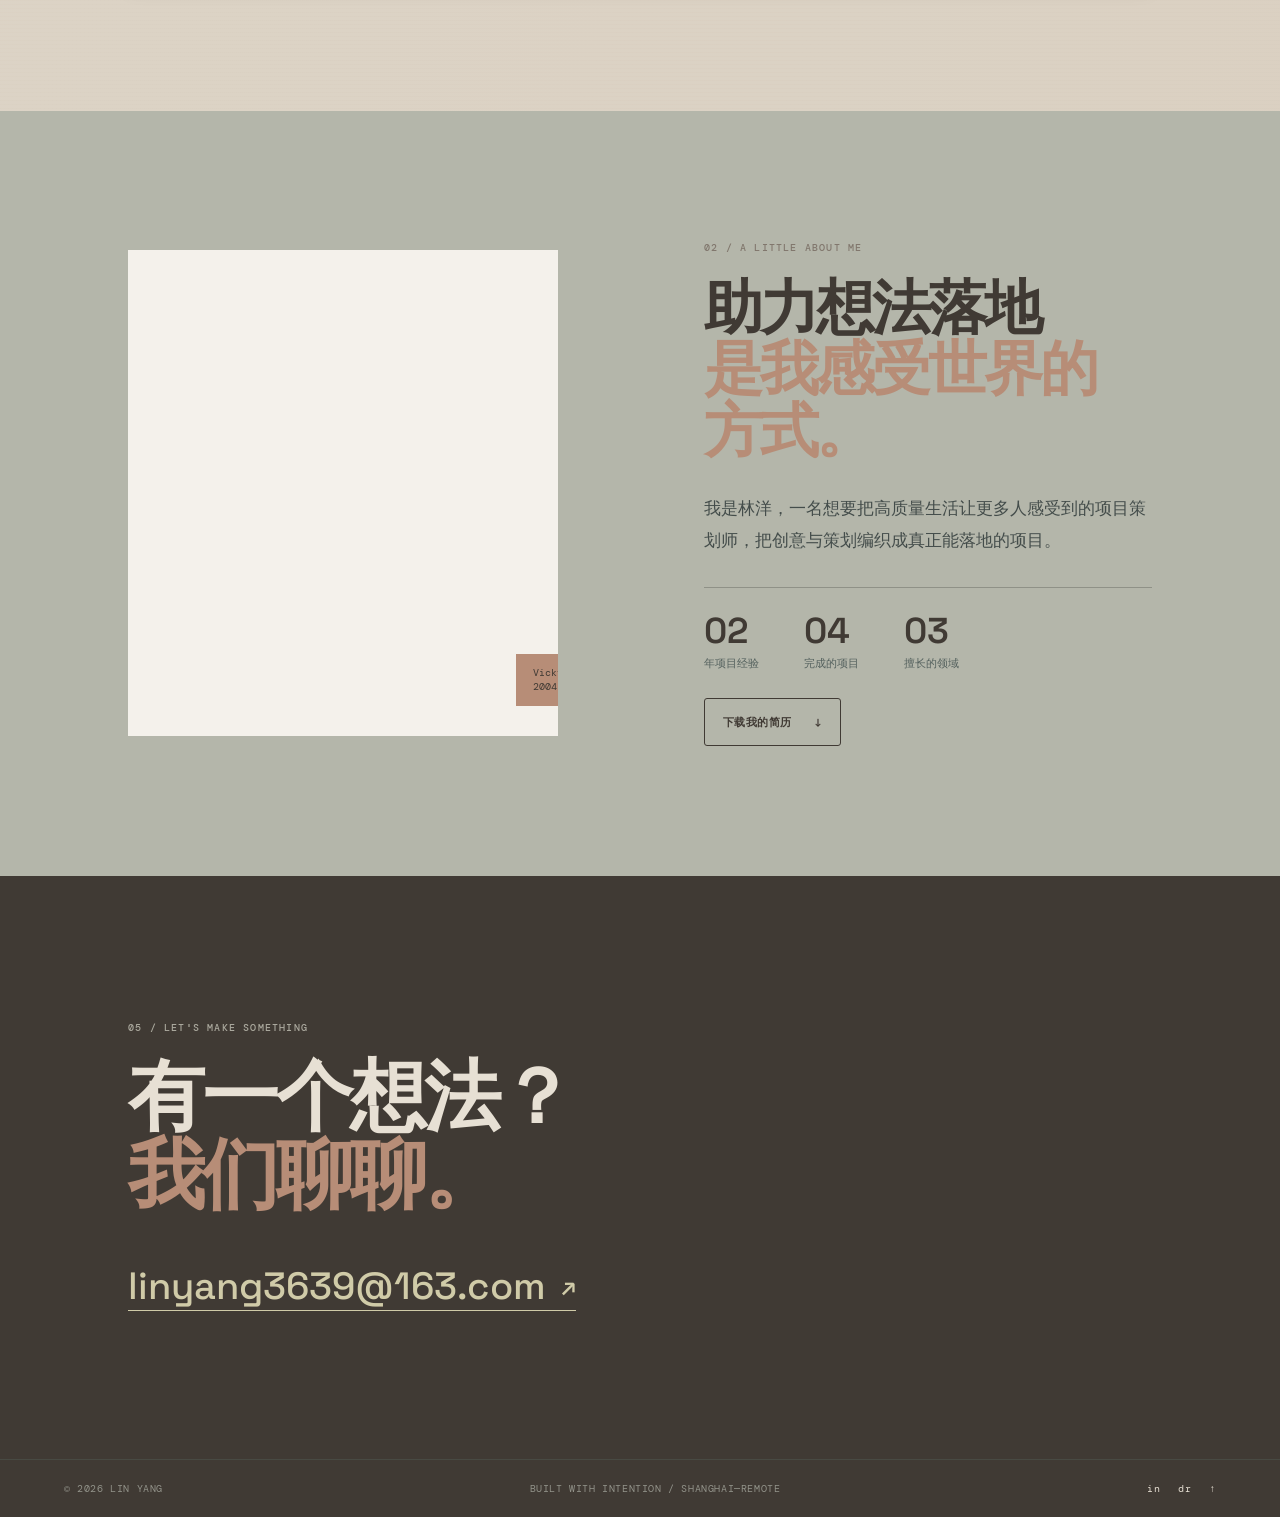
==== commit 552a9d41: "更新个人介绍部分，添加3D模型展示，优化样式" ====
--- a/index.html
+++ b/index.html
@@ -21,7 +21,7 @@
       <section class="hero section-pad"><div class="hero-copy reveal"><p class="eyebrow"><span class="status-dot"></span> OPEN FOR SELECTED PROJECTS</p><h1>把复杂的事，<em>做得清楚。</em></h1><p class="hero-intro">我是林洋，一名专注于数字产品与品牌体验的产品设计师。把研究、策略和细节，编织成真正被人使用的东西。</p><div class="hero-actions"><a class="button button-dark" href="#work">查看作品 <span>↓</span></a><a class="text-link" href="zpp.html">查看 ZPP <span>↗</span></a></div></div><div class="hero-visual reveal reveal-delay"><div class="hero-image-wrap"><img src="https://images.unsplash.com/photo-1558655146-d09347e92766?auto=format&fit=crop&w=1200&q=85" alt="桌面上的设计草图与平板" /><div class="image-caption"><span>SELECTED WORK / 2024—26</span><span>01—04</span></div></div><div class="floating-note"><span class="mono">CURRENTLY</span><strong>Making digital<br />feel human.</strong><span class="arrow">↗</span></div></div></section>
       <section class="marquee" aria-label="专业领域"><div class="marquee-track"><span>PRODUCT DESIGN</span><i>✳</i><span>BRAND SYSTEMS</span><i>✳</i><span>USER RESEARCH</span><i>✳</i><span>PRODUCT DESIGN</span><i>✳</i><span>BRAND SYSTEMS</span><i>✳</i></div></section>
       <section id="work" class="bookshelf-section section-pad"><div class="section-heading"><div><p class="eyebrow">01 / A PERSONAL BOOKSHELF</p><h2>把值得介绍的事，<br /><em>翻开来看。</em></h2></div><p class="section-note">三本小书，分别记录项目、经历和一些正在生长的想法。点击封面开始阅读。</p></div><div class="bookshelf" id="bookshelf"></div></section>
-      <section id="about" class="about-section section-pad"><div class="about-portrait"><img src="https://images.unsplash.com/photo-1544005313-94ddf0286df2?auto=format&fit=crop&w=900&q=85" alt="林洋的肖像" /><span class="portrait-label">Vicky /<br />2004</span></div><div class="about-copy"><p class="eyebrow">02 / A LITTLE ABOUT ME</p><h2>助力想法落地<br /><em>是我感受世界的方式。</em></h2><p class="about-lead">我是林洋，一名想要把高质量生活让更多人感受到的项目策划师，把创意与策划编织成真正能落地的项目。</p><div class="stats"><div><strong>02</strong><span>年项目经验</span></div><div><strong>04</strong><span>完成的项目</span></div><div><strong>03</strong><span>擅长的领域</span></div></div><a class="button button-outline" href="resume.txt" download="Lin-Yang-Resume.txt">下载我的简历 <span>↓</span></a></div></section>
+      <section id="about" class="about-section section-pad"><div class="about-portrait"><iframe title="Chocolate &amp; Vanilla Swirl Ice Cream Cone" src="3d.html"></iframe><span class="portrait-label">Vicky /<br />2004</span></div><div class="about-copy"><p class="eyebrow">02 / A LITTLE ABOUT ME</p><h2>助力想法落地<br /><em>是我感受世界的方式。</em></h2><p class="about-lead">我是林洋，一名想要把高质量生活让更多人感受到的项目策划师，把创意与策划编织成真正能落地的项目。</p><div class="stats"><div><strong>02</strong><span>年项目经验</span></div><div><strong>04</strong><span>完成的项目</span></div><div><strong>03</strong><span>擅长的领域</span></div></div><a class="button button-outline" href="resume.txt" download="Lin-Yang-Resume.txt">下载我的简历 <span>↓</span></a></div></section>
       <section class="contact-section section-pad"><p class="eyebrow">05 / LET'S MAKE SOMETHING</p><h2>有一个想法？<br /><em>我们聊聊。</em></h2><a class="contact-email" href="mailto:linyang3639@163.com">linyang3639@163.com <span>↗</span></a></section>
     </main>
     <footer class="site-footer"><span>© 2026 LIN YANG</span><span>BUILT WITH INTENTION / SHANGHAI—REMOTE</span><div><a href="https://www.linkedin.com" aria-label="LinkedIn">in</a><a href="https://dribbble.com" aria-label="Dribbble">dr</a><a href="#top" aria-label="返回顶部">↑</a></div></footer>
--- a/styles.css
+++ b/styles.css
@@ -30,4 +30,7 @@
 .site-header{border-bottom-width:1px;border-bottom-style:solid}
 .brand-mark,.button-outline,.filter-button{border-radius:3px}
 .ipod-player{height:42px;display:flex;align-items:center;gap:9px;padding:4px 7px 4px 5px;border:1px solid rgba(91,75,59,.3);border-radius:22px;background:rgba(250,247,240,.48);box-shadow:0 3px 10px rgba(64,50,38,.08)}.header-tools{display:flex;align-items:center;gap:22px}.ipod-disc{width:27px;height:27px;flex:0 0 27px;border-radius:50%;background:repeating-radial-gradient(circle,#51483e 0 2px,#8d8172 2px 3px,#403a34 3px 5px);display:grid;place-items:center;animation:spin 7s linear infinite paused}.ipod-player.is-playing .ipod-disc{animation-play-state:running}.ipod-disc span{width:8px;height:8px;border-radius:50%;background:var(--paper);border:2px solid #6e6255}.ipod-track{width:132px;display:flex;flex-direction:column;gap:1px;min-width:0}.ipod-track strong,.ipod-track span{white-space:nowrap;overflow:hidden;text-overflow:ellipsis}.ipod-track strong{font:9px var(--mono);letter-spacing:.04em}.ipod-track span{font:8px var(--mono);color:var(--muted)}.ipod-progress{appearance:none;width:100%;height:3px;margin-top:2px;background:rgba(91,75,59,.22);border-radius:2px;cursor:pointer}.ipod-progress::-webkit-slider-thumb{appearance:none;width:7px;height:7px;border-radius:50%;background:var(--ink)}.ipod-button{width:22px;height:22px;padding:0;border:0;background:transparent;color:var(--ink);font:11px var(--mono);cursor:pointer}.ipod-button:hover{color:var(--coral)}.ipod-volume{font-size:14px}.ipod-audio{display:none}@keyframes spin{to{transform:rotate(360deg)}}
-@media(max-width:760px){.header-tools{gap:8px}.ipod-player{height:34px;padding:3px 6px 3px 4px;gap:5px}.ipod-disc{width:23px;height:23px;flex-basis:23px}.ipod-track{width:78px}.ipod-track strong{font-size:8px}.ipod-track span{display:none}.ipod-progress{margin-top:1px}.ipod-volume{display:none}.header-contact{font-size:0}.header-contact span{font-size:18px;margin:0}}+@media(max-width:760px){.header-tools{gap:8px}.ipod-player{height:34px;padding:3px 6px 3px 4px;gap:5px}.ipod-disc{width:23px;height:23px;flex-basis:23px}.ipod-track{width:78px}.ipod-track strong{font-size:8px}.ipod-track span{display:none}.ipod-progress{margin-top:1px}.ipod-volume{display:none}.header-contact{font-size:0}.header-contact span{font-size:18px;margin:0}}
+
+.about-portrait{aspect-ratio:1 / 1.13;overflow:hidden}
+.about-portrait iframe{display:block;width:100%;height:100%;border:0}
